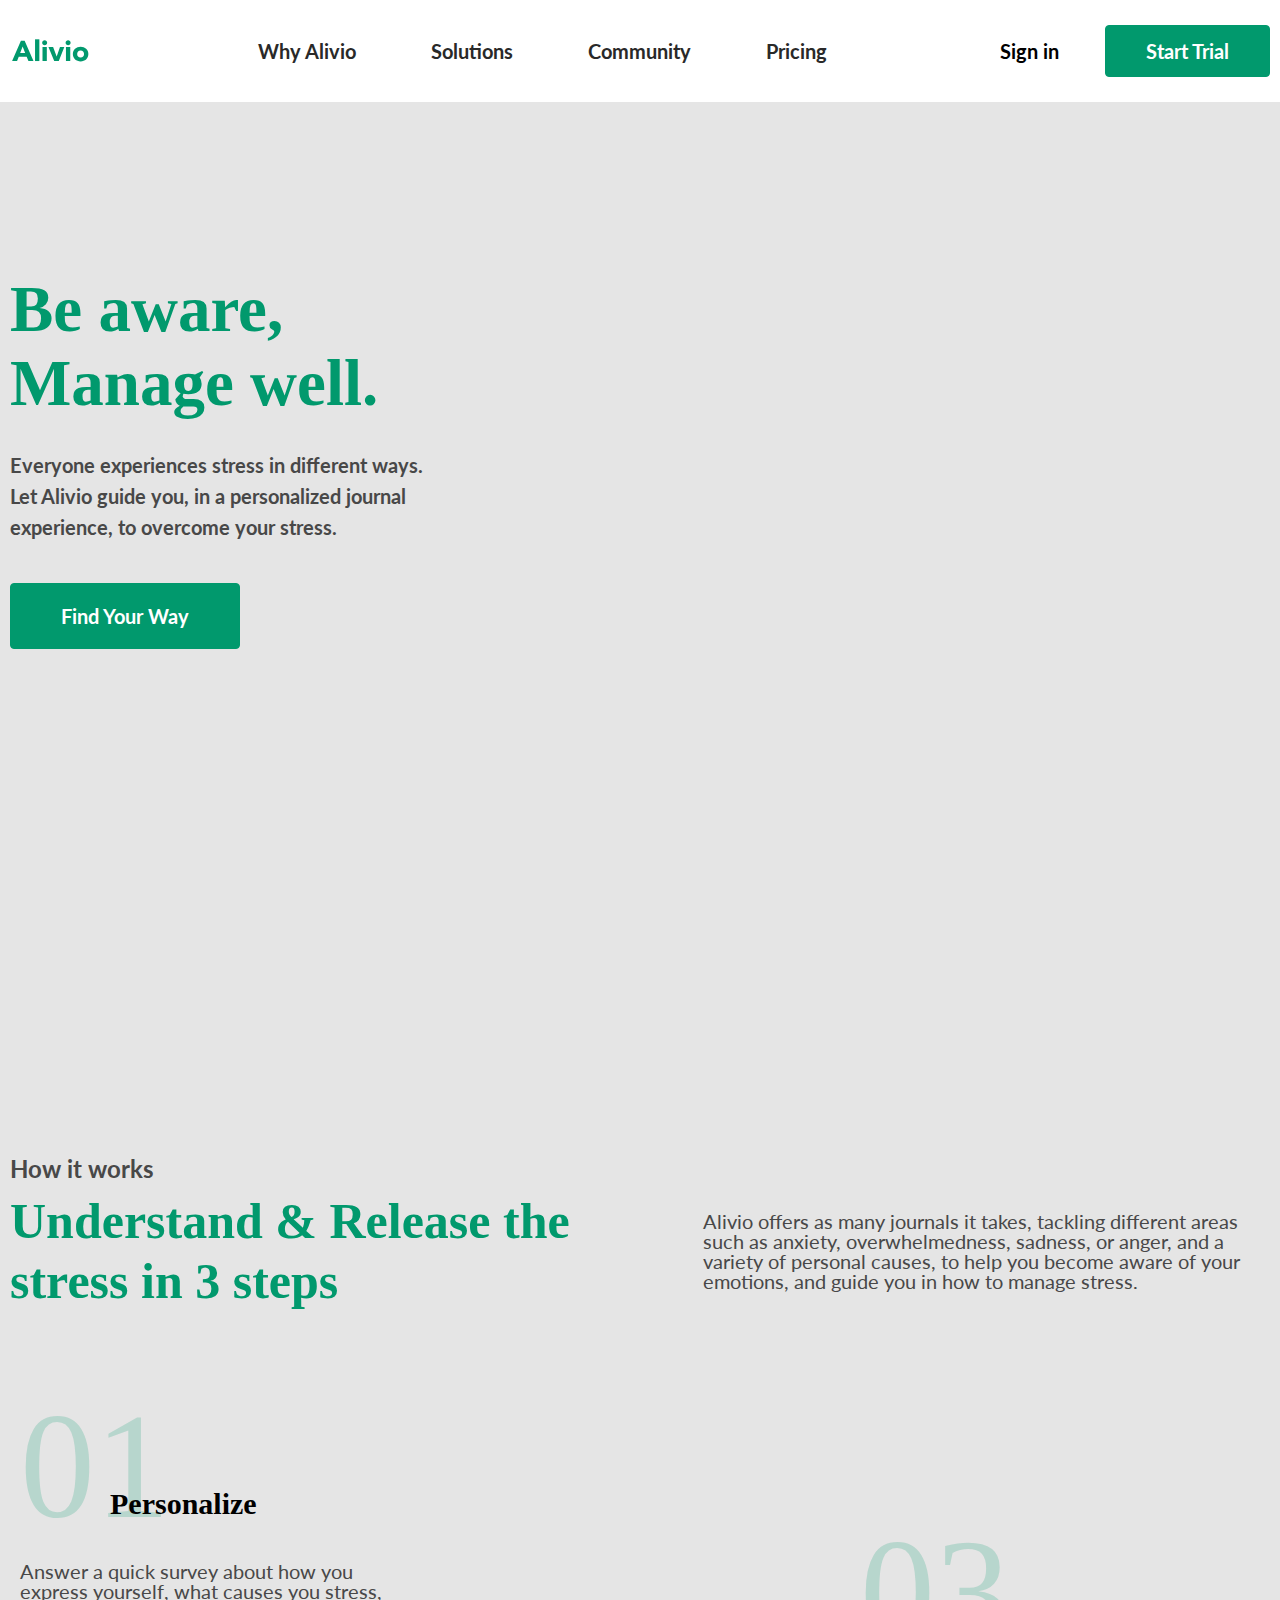
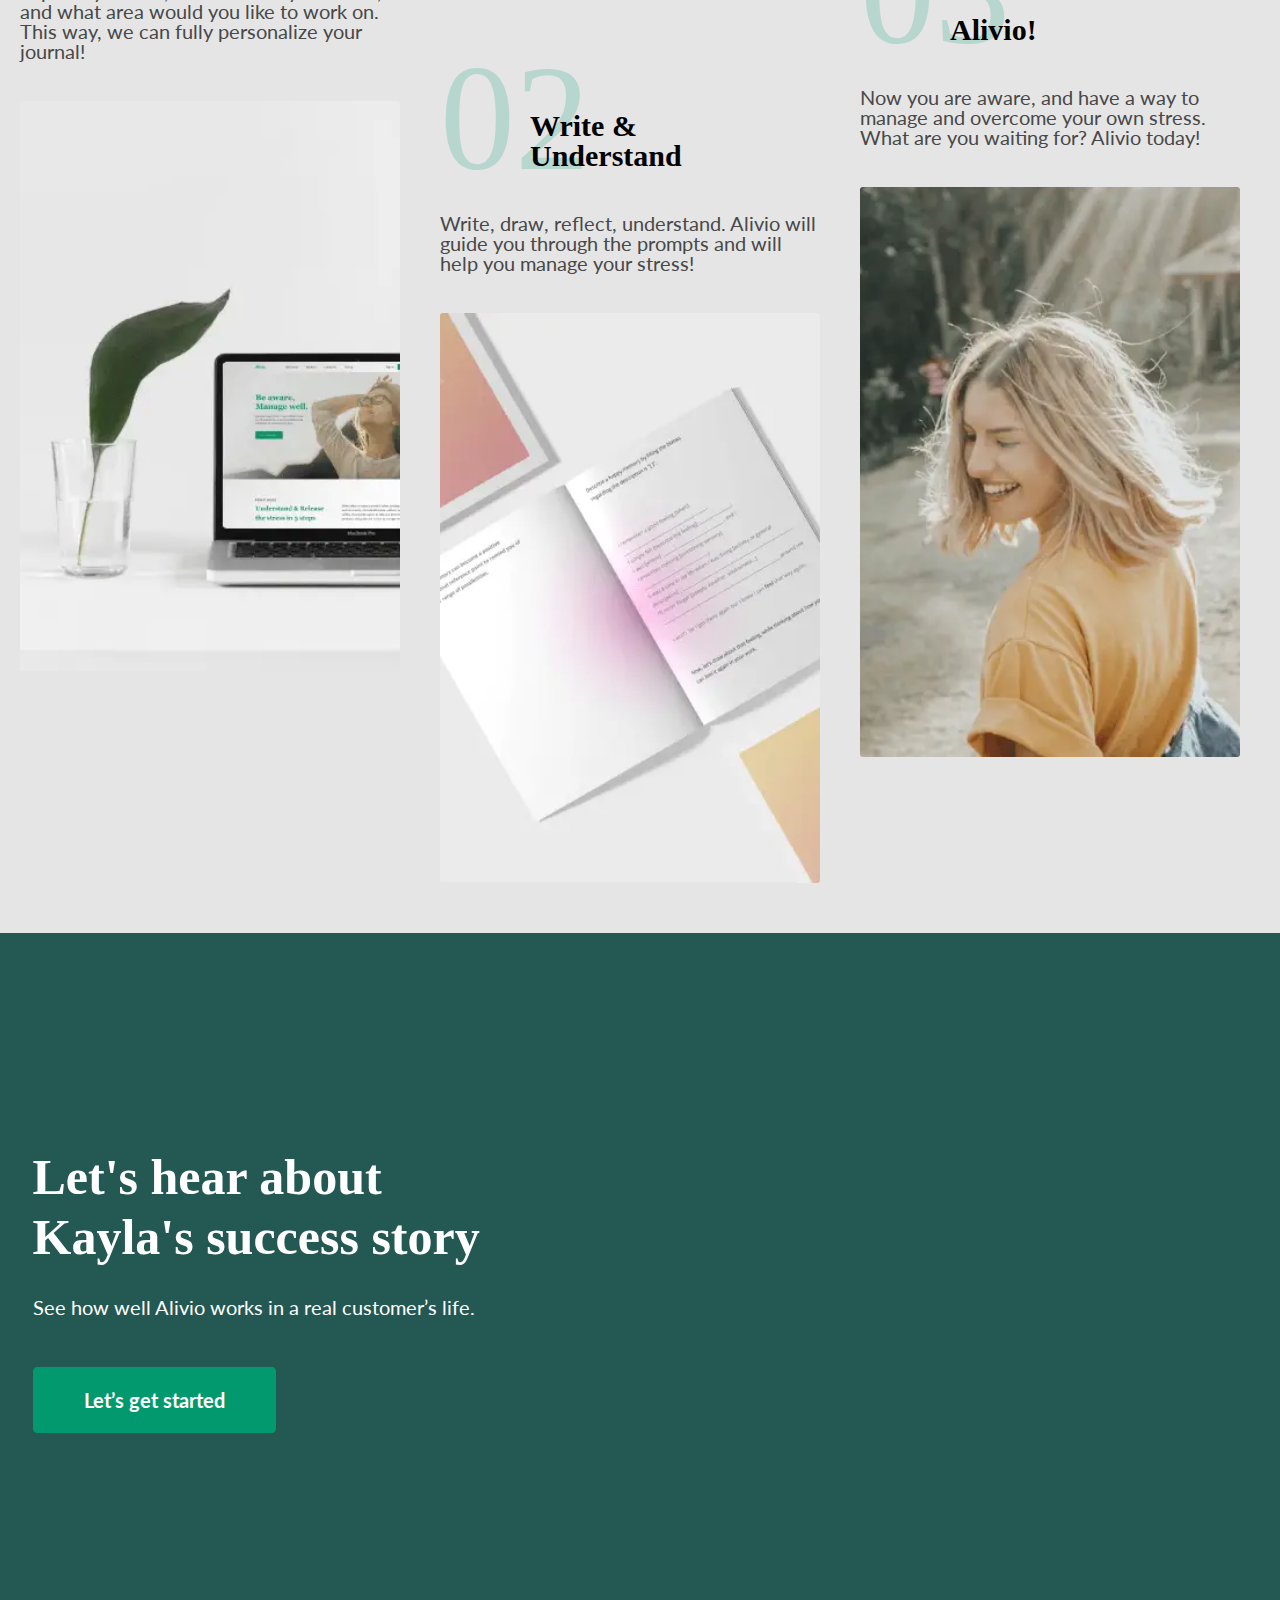
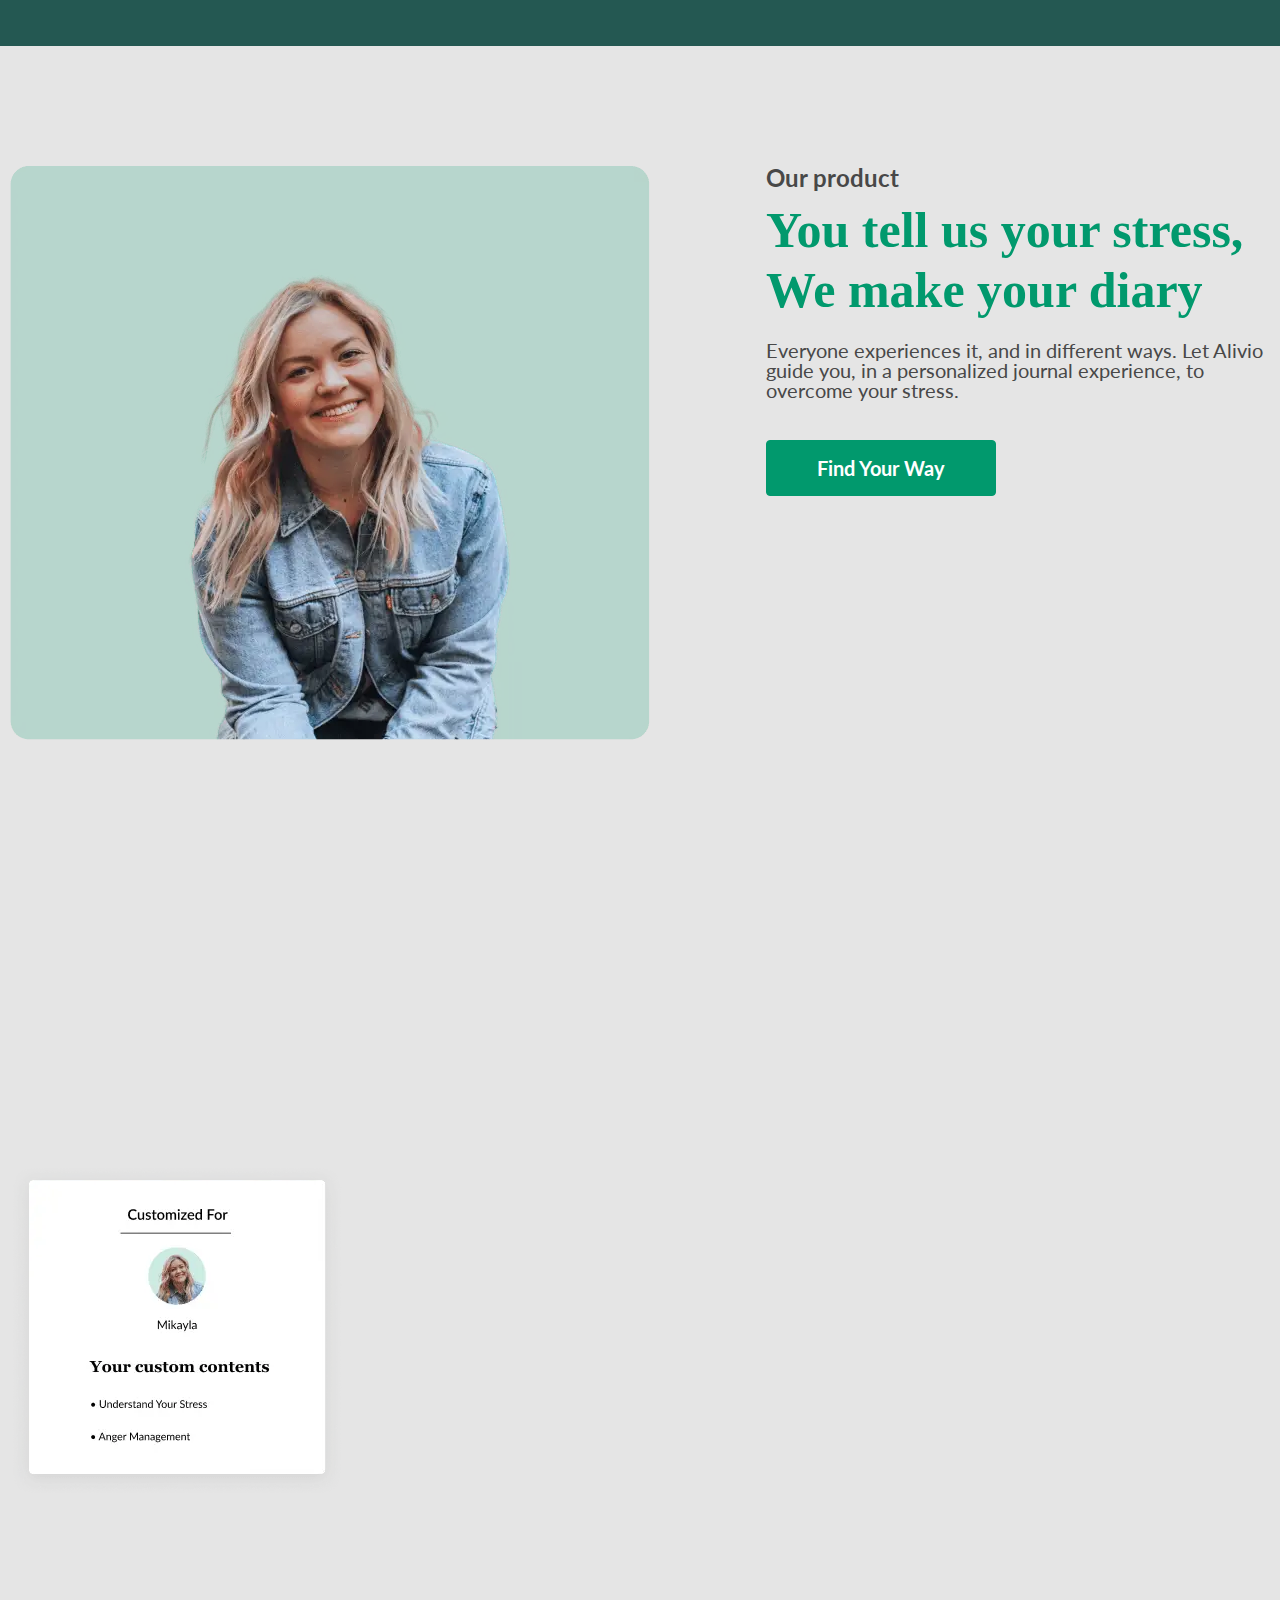
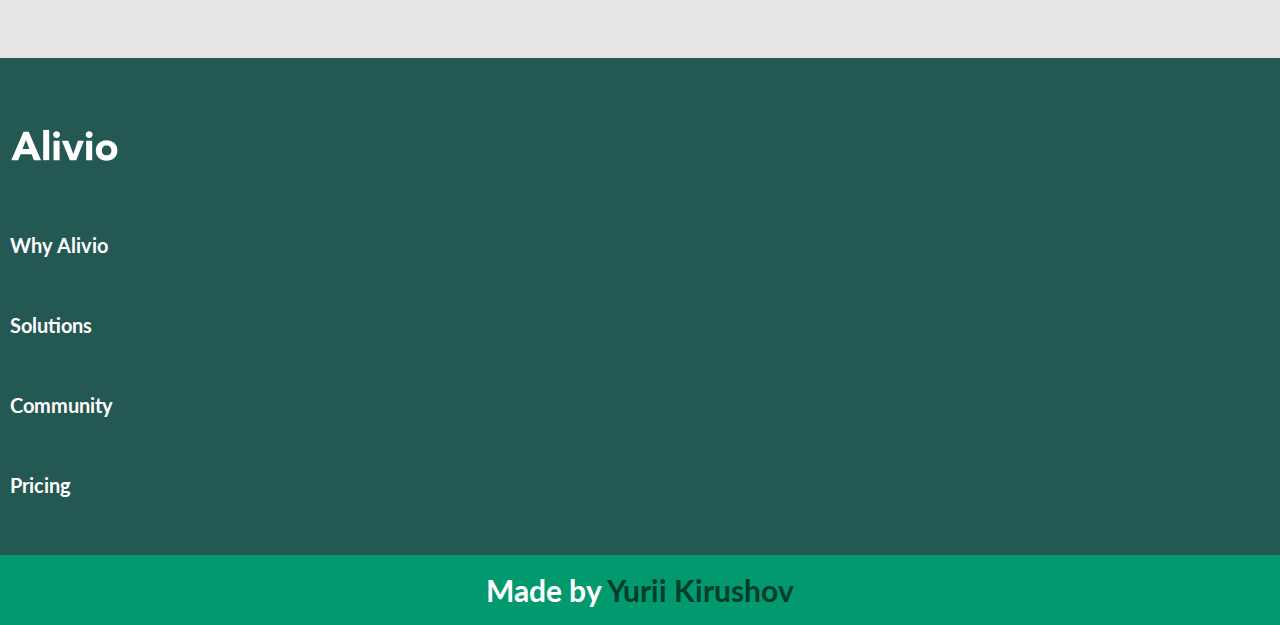
==== alivio.html @ b23a3160 "V12" ====
<!DOCTYPE html><html lang="en"><head>   <!-- Main meta -->   <meta charset="UTF-8">   <meta http-equiv="X-UA-Compatible" content="IE=edge">   <meta name="viewport" content="width=device-width, initial-scale=1.0">   <!-- Fonts -->   <link rel="preconnect" href="https://fonts.googleapis.com">   <link rel="preconnect" href="https://fonts.gstatic.com" crossorigin>   <link href="https://fonts.googleapis.com/css2?family=Lato:wght@300;400;700&display=swap" rel="stylesheet">   <!-- Favicons -->   <link rel="apple-touch-icon" sizes="180x180" href="image/alivio/alivio/favicon/apple-touch-icon.png">   <link rel="icon" type="image/png" sizes="32x32" href="image/alivio/favicon/favicon-32x32.png">   <link rel="icon" type="image/png" sizes="16x16" href="image/alivio/favicon/favicon-16x16.png">   <link rel="manifest" href="image/alivio/favicon/site.webmanifest">   <link rel="mask-icon" href="image/alivio/favicon/safari-pinned-tab.svg" color="#5bbad5">   <meta name="msapplication-TileColor" content="#da532c">   <meta name="theme-color" content="#ffffff">   <!-- CSS -->   <link rel="stylesheet" href="css/alivio/style.min.css">   <title>Alivio</title></head><body>   <!-- sprite -->   <svg style="display: none;">      <symbol id="logo" viewBox="0 0 81 24">         <g>            <path               d="M10.15 1.76007H14.02L23.26 23.0001H17.98L16.15 18.5001H7.89997L6.12997 23.0001H0.969971L10.15 1.76007ZM11.95 7.94007L9.36997 14.5401H14.56L11.95 7.94007Z" />            <path d="M24.8863 0.320068H29.3863V23.0001H24.8863V0.320068Z" />            <path               d="M32.6793 8.42007H37.1793V23.0001H32.6793V8.42007ZM32.3193 3.83007C32.3193 3.11007 32.5693 2.50007 33.0693 2.00007C33.5893 1.48007 34.2093 1.22007 34.9293 1.22007C35.6493 1.22007 36.2593 1.48007 36.7593 2.00007C37.2793 2.50007 37.5393 3.11007 37.5393 3.83007C37.5393 4.55007 37.2793 5.17007 36.7593 5.69007C36.2593 6.19007 35.6493 6.44007 34.9293 6.44007C34.2093 6.44007 33.5893 6.19007 33.0693 5.69007C32.5693 5.17007 32.3193 4.55007 32.3193 3.83007Z" />            <path               d="M38.8822 8.42007H43.7422L47.4322 18.3201H47.4922L50.9122 8.42007H55.4422L49.6822 23.0001H44.9122L38.8822 8.42007Z" />            <path               d="M57.1422 8.42007H61.6422V23.0001H57.1422V8.42007ZM56.7822 3.83007C56.7822 3.11007 57.0322 2.50007 57.5322 2.00007C58.0522 1.48007 58.6722 1.22007 59.3922 1.22007C60.1122 1.22007 60.7222 1.48007 61.2222 2.00007C61.7422 2.50007 62.0022 3.11007 62.0022 3.83007C62.0022 4.55007 61.7422 5.17007 61.2222 5.69007C60.7222 6.19007 60.1122 6.44007 59.3922 6.44007C58.6722 6.44007 58.0522 6.19007 57.5322 5.69007C57.0322 5.17007 56.7822 4.55007 56.7822 3.83007Z" />            <path               d="M64.3351 15.7101C64.3351 14.5501 64.5451 13.5001 64.9651 12.5601C65.3851 11.6201 65.9551 10.8201 66.6751 10.1601C67.4151 9.48007 68.2751 8.96007 69.2551 8.60007C70.2551 8.24007 71.3151 8.06007 72.4351 8.06007C73.5551 8.06007 74.6051 8.24007 75.5851 8.60007C76.5851 8.96007 77.4451 9.48007 78.1651 10.1601C78.9051 10.8201 79.4851 11.6201 79.9051 12.5601C80.3251 13.5001 80.5351 14.5501 80.5351 15.7101C80.5351 16.8701 80.3251 17.9201 79.9051 18.8601C79.4851 19.8001 78.9051 20.6101 78.1651 21.2901C77.4451 21.9501 76.5851 22.4601 75.5851 22.8201C74.6051 23.1801 73.5551 23.3601 72.4351 23.3601C71.3151 23.3601 70.2551 23.1801 69.2551 22.8201C68.2751 22.4601 67.4151 21.9501 66.6751 21.2901C65.9551 20.6101 65.3851 19.8001 64.9651 18.8601C64.5451 17.9201 64.3351 16.8701 64.3351 15.7101ZM68.8351 15.7101C68.8351 16.8101 69.1451 17.7001 69.7651 18.3801C70.4051 19.0601 71.2951 19.4001 72.4351 19.4001C73.5751 19.4001 74.4551 19.0601 75.0751 18.3801C75.7151 17.7001 76.0351 16.8101 76.0351 15.7101C76.0351 14.6101 75.7151 13.7201 75.0751 13.0401C74.4551 12.3601 73.5751 12.0201 72.4351 12.0201C71.2951 12.0201 70.4051 12.3601 69.7651 13.0401C69.1451 13.7201 68.8351 14.6101 68.8351 15.7101Z" />         </g>      </symbol>      <symbol id="video-play" viewBox="0 0 82 82">         <g>            <path               d="M41.3715 0.407043C19.0808 0.407043 0.948334 18.5413 0.948334 40.8302C0.948334 63.1192 19.0808 81.2534 41.3715 81.2534C63.6622 81.2534 81.7947 63.1192 81.7947 40.8302C81.7947 18.5413 63.6622 0.407043 41.3715 0.407043ZM41.3715 77.8849C20.9395 77.8849 4.31688 61.2623 4.31688 40.8302C4.31688 20.3982 20.9395 3.77559 41.3715 3.77559C61.8036 3.77559 78.4262 20.3982 78.4262 40.8302C78.4262 61.2623 61.8036 77.8849 41.3715 77.8849Z" />            <path               d="M57.4419 39.414L33.8618 24.2553C33.3453 23.9182 32.6775 23.9 32.1446 24.1928C31.6017 24.4889 31.2662 25.0548 31.2662 25.6715V55.9889C31.2662 56.6057 31.6017 57.1716 32.1446 57.4677C32.3946 57.6043 32.6742 57.6733 32.9505 57.6733C33.2663 57.6733 33.5855 57.5844 33.8618 57.4052L57.4419 42.2465C57.9223 41.9373 58.215 41.4026 58.215 40.8302C58.215 40.2578 57.9223 39.7233 57.4419 39.414ZM34.6347 52.9032V28.7573L53.4154 40.8302L34.6347 52.9032Z" />         </g>      </symbol>   </svg>   <div class="wrapper_external">      <!-- header -->      <header>         <!-- fixed header -->         <div class="header">            <div class="wrapper">               <div class="thanks_wrapper">                  <div class="header_inner">                     <div class="header_logo">                        <a href="alivio.html">                           <svg class="header_logo-icon">                              <use xlink:href="#logo"></use>                           </svg>                        </a>                     </div>                     <nav class="header_nav">                        <a href="ty.html" class="header_nav-links">Why Alivio</a>                        <a href="ty.html" class="header_nav-links">Solutions</a>                        <a href="ty.html" class="header_nav-links">Community</a>                        <a href="ty.html" class="header_nav-links">Pricing</a>                     </nav>                     <div class="header_buttons">                        <div class="header_buttons-inner">                           <button data-modal-button="modal-1" type="button" class="header_sign-in">Sign in</button>                           <button data-modal-button="modal-2" type="button" class="btn header_btn">Start Trial</button>                        </div>                        <div class="sidenav-icon">                           <span></span>                        </div>                     </div>                     <!-- sidenav menu -->                     <div id="mySidenav" class="sidenav">                        <button class="closebtn">&times;</button>                        <a href="ty.html" class="header_nav-links">Why Alivio</a>                        <a href="ty.html" class="header_nav-links">Solutions</a>                        <a href="ty.html" class="header_nav-links">Community</a>                        <a href="ty.html" class="header_nav-links">Pricing</a>                        <div class="sidenav-buttons">                           <button data-modal-button="modal-1" type="button" class="header_sign-in closeMenu">Sign                              in</button>                           <button data-modal-button="modal-2" type="button" class="btn header_btn closeMenu">Start                              Trial</button>                        </div>                     </div>                  </div>               </div>            </div>         </div>         <!-- intro -->         <div class="intro">            <div class="wrapper">               <div class="intro_inner">                  <h1 class="intro_title">Be aware, <br>Manage well.</h1>                  <p class="intro_text">Everyone experiences stress in different ways. <br>                     Let Alivio guide you, in a personalized journal<br> experience, to overcome your stress.</p>                  <div>                     <button data-modal-button="modal-2" type="button" class="btn intro_btn">Find Your Way</button>                  </div>               </div>            </div>         </div>      </header>      <main class="main">         <!-- instruction -->         <section class="instruction">            <div class="wrapper">               <div class="instruction_head">                  <div class="instruction_pre-title pre-title">How it works</div>                  <div class="instruction_head-inner">                     <h2 class="title instruction_title">Understand & Release the stress in 3 steps</h2>                     <div class="instruction_description">                        Alivio offers as many journals it takes, tackling different areas such as anxiety,                        overwhelmedness,                        sadness, or anger, and a variety of personal causes, to help you become aware of your emotions,                        and                        guide you in how to manage stress.                     </div>                  </div>               </div>               <div class="instruction_content">                  <div class="instruction_item" id="instruction_item_1">                     <div class="instruction_item-name">                        <div class="instruction_item-number">01                           <div class="instruction_item-title">Personalize</div>                        </div>                     </div>                     <div class="instruction_item-description">                        Answer a quick survey about how you express yourself, what causes you stress, and what area                        would                        you                        like to work on. This way, we can fully personalize your journal!                     </div>                     <div class="instruction_item-photo">                        <picture><source srcset="image/alivio/instruction/01.webp" type="image/webp"><img src="image/alivio/instruction/01.png" alt="Instruction image"></picture>                     </div>                  </div>                  <div class="instruction_item" id="instruction_item_2">                     <div class="instruction_item-name">                        <div class="instruction_item-number">02                           <div class="instruction_item-title">Write & Understand</div>                        </div>                     </div>                     <div class="instruction_item-description">                        Write, draw, reflect, understand. Alivio will guide you through the prompts and will help you                        manage                        your stress!                     </div>                     <div class="instruction_item-photo">                        <picture><source srcset="image/alivio/instruction/02.webp" type="image/webp"><img src="image/alivio/instruction/02.png" alt="Instruction image"></picture>                     </div>                  </div>                  <div class="instruction_item" id="instruction_item_3">                     <div class="instruction_item-name">                        <div class="instruction_item-number">03                           <div class="instruction_item-title">Alivio!</div>                        </div>                     </div>                     <div class="instruction_item-description">                        Now you are aware, and have a way to manage and overcome your own stress.                        What are you waiting for? Alivio today!                     </div>                     <div class="instruction_item-photo">                        <picture><source srcset="image/alivio/instruction/03.webp" type="image/webp"><img src="image/alivio/instruction/03.png" alt="Instruction image"></picture>                     </div>                  </div>               </div>            </div>         </section>         <!-- story -->         <section class="story">            <div class="wrapper">               <div class="story_inner">                  <div class="story_description">                     <h2 class="title story_title">Let's hear about Kayla's success story</h2>                     <div class="story_text">See how well Alivio works in a real customer’s life. </div>                     <div>                        <button data-modal-button="modal-2" type="button" class="btn story_btn">Let’s get                           started</button>                     </div>                  </div>                  <div class="story_video">                     <iframe src="https://www.youtube.com/embed/cg0htMaSQiA" title="YouTube video player"                        allow="accelerometer; autoplay; clipboard-write; encrypted-media; gyroscope; picture-in-picture"                        allowfullscreen></iframe>                  </div>               </div>            </div>         </section>         <!-- product -->         <section class="product">            <div class="wrapper">               <div class="product_inner">                  <div class="product_photo">                     <div class="product_main-image">                        <picture><source srcset="image/alivio/product/main-image.webp" type="image/webp"><img src="image/alivio/product/main-image.png" alt="Main image"></picture>                        <div class="product_image-card-body">                           <div class="product_image-card">                              <picture><source srcset="image/alivio/product/card.webp" type="image/webp"><img src="image/alivio/product/card.png" alt="Add image"></picture>                           </div>                        </div>                     </div>                  </div>                  <div class="product_content">                     <div class="product_pre-title pre-title">Our product</div>                     <h2 class="title product_title">You tell us your stress,                        We make your diary</h2>                     <div class="product_text">                        Everyone experiences it, and in different ways.                        Let Alivio guide you, in a personalized journal experience, to overcome your stress.                     </div>                     <div>                        <button data-modal-button="modal-2" class="btn product_btn">Find Your Way</button>                     </div>                  </div>               </div>            </div>         </section>      </main>      <!-- footer -->      <footer class="footer">         <div class="wrapper">            <div class="fotter_inner">               <div class="footer_logo">                  <a href="#">                     <svg class="footer_logo-icon">                        <use xlink:href="#logo"></use>                     </svg>                  </a>               </div>               <nav class="footer_nav">                  <a href="ty.html" class="footer_nav-links">Why Alivio</a>                  <a href="ty.html" class="footer_nav-links">Solutions</a>                  <a href="ty.html" class="footer_nav-links">Community</a>                  <a href="ty.html" class="footer_nav-links">Pricing</a>               </nav>            </div>         </div>      </footer>      <!-- created -->      <div class="author">         <div class="wrapper">            <div class="author_inner">               <div class="author_text">                  Made by <a href="index.html">Yurii Kirushov</a>               </div>            </div>         </div>      </div>   </div>   <!-- scroll to top -->   <div class="scroll-up">      <svg class="scroll-up_svg" viewbox="-2 -2 52 52">         <path class="scroll-up_svg-path " d="                  M24,0                  a24,24 0 0,1 0,48                  a24,24 0 0,1 0,-48              " />      </svg>   </div>   <!-- modals -->   <div id="modal-1" data-modal class="fade-block hidden">      <div class="modal-window modal_signin">         <div class="modal_card">            <form action="#">               <div class="modal_container">                  <h2 class="pre-title">Sign Up</h2>                  <p>Please fill in this form to create an account.</p>                  <hr>                  <label for="email" class="modal__label"><b>Email</b></label>                  <input type="text" placeholder="Enter Email" name="email" id="email" required>                  <label for="psw" class="modal__label"><b>Password</b></label>                  <input type="password" placeholder="Enter Password" name="psw" id="psw" required>                  <label for="psw-repeat" class="modal__label"><b>Repeat Password</b></label>                  <input type="password" placeholder="Repeat Password" name="psw-repeat" id="psw-repeat" required>                  <label class="modal_checkbox">                     <input type="checkbox" checked="checked" name="remember" class="modal_checkbox"> Remember me                  </label>                  <p class="modal_agreement">By creating an account you agree to our <a href="ty.html">Terms &                        Privacy</a>.                  </p>                  <div class="modal_clearfix">                     <button data-modal-close type="button" class="modal_cancelbtn form_btn">Cancel</button>                     <button type="submit" class="modal_signupbtn form_btn">Sign Up</button>                  </div>               </div>            </form>         </div>      </div>   </div>   <div id="modal-2" data-modal class="fade-block hidden">      <div class="modal-window">         <div class="modal_card">            <div class="modal_card-body">               <div class="modal_card-header pre-title">                  Ooops...               </div>               <div class="modal_card-text">                  This page does not exist. Thenk you for you interest!               </div>               <button data-modal-close type="button" class="btn modal_card-btn">Cancel</button>            </div>         </div>      </div>   </div>   <!-- Script -->   <script src="js/alivio/script.min.js"></script></body></html>
---- css/alivio/style.min.css ----
@charset "UTF-8";a,abbr,acronym,address,applet,article,aside,audio,b,big,blockquote,body,canvas,caption,center,cite,code,dd,del,details,dfn,div,dl,dt,em,embed,fieldset,figcaption,figure,footer,form,h1,h2,h3,h4,h5,h6,header,hgroup,html,i,iframe,img,ins,kbd,label,legend,li,mark,menu,nav,object,ol,output,p,pre,q,ruby,s,samp,section,small,span,strike,strong,sub,summary,sup,table,tbody,td,tfoot,th,thead,time,tr,tt,u,ul,var,video{margin:0;padding:0;border:0;font-size:100%;font:inherit;vertical-align:baseline}article,aside,details,figcaption,figure,footer,header,hgroup,menu,nav,section{display:block}body{line-height:1}ol,ul{list-style:none}blockquote,q{quotes:none}blockquote:after,blockquote:before,q:after,q:before{content:"";content:none}table{border-collapse:collapse;border-spacing:0}*,::after,::before{box-sizing:border-box;-webkit-box-sizing:border-box}body,html{height:100%}body{font-family:Lato,sans-serif;font-weight:400;font-size:20px;background-color:#e5e5e5;color:#484848;-webkit-font-smoothing:antialiased;z-index:1000}.wrapper_external{min-height:100%;display:-webkit-box;display:-ms-flexbox;display:flex;-webkit-box-orient:vertical;-webkit-box-direction:normal;-ms-flex-direction:column;flex-direction:column}.main{-webkit-box-flex:1;-ms-flex:1 1 auto;flex:1 1 auto}.wrapper{width:1400px;max-width:100%;margin:0 auto;padding:0 10px}a{text-decoration:none}.box-shadow{-webkit-box-shadow:0 0 0 9999px rgba(0,0,0,.3);box-shadow:0 0 0 9999px rgba(0,0,0,.3)}.btn{background-color:#01996d;font-family:Lato,sans-serif;font-weight:700;font-size:20px;color:#fff;border:1px solid #01996d;border-radius:4px;cursor:pointer;text-align:center;-webkit-transition:all .2s linear;-o-transition:all .2s linear;transition:all .2s linear}.btn:hover{background-color:#1ddaa4;border:1px solid #1ddaa4}.pre-title{font-weight:700;font-size:24px}.title{font-family:Georgia;font-weight:600;font-size:50px;line-height:120%;color:#01996d}.header{background-color:#fff;padding:25px 0}.header_inner{display:-webkit-box;display:-ms-flexbox;display:flex;-webkit-box-align:center;-ms-flex-align:center;align-items:center;-webkit-box-pack:justify;-ms-flex-pack:justify;justify-content:space-between}.header_logo-icon{width:80px;height:23px;fill:#01996d}.header_nav-links{font-family:Lato,sans-serif;font-size:20px;font-weight:700;color:#292929;margin-right:70px;-webkit-transition:color .2s linear;-o-transition:color .2s linear;transition:color .2s linear}.header_nav-links:last-child{margin-right:0}.header_sign-in{margin-right:35px;background-color:transparent;border:none;outline:0;font-family:Lato,sans-serif;font-weight:700;font-size:20px;cursor:pointer;-webkit-transition:color .1s linear;-o-transition:color .1s linear;transition:color .1s linear}.header_nav-links:hover,.header_sign-in:hover{color:#1ddaa4}.header_buttons{display:-webkit-box;display:-ms-flexbox;display:flex;-webkit-box-align:center;-ms-flex-align:center;align-items:center}.header_btn{padding:13px 40px}.sidenav{height:100%;width:0;position:fixed;z-index:10000;top:0;right:0;background-color:#245852;overflow-x:hidden;padding-top:60px;-webkit-transition:.5s;-o-transition:.5s;transition:.5s}.sidenav a{color:#fff;padding:8px 8px 8px 32px;font-size:25px;display:block;margin-bottom:10px}.sidenav .closebtn{position:absolute;top:0;right:25px;font-size:36px;margin-left:50px}.closebtn{font-family:Lato,sans-serif;background-color:transparent;outline:0;border:none;cursor:pointer;color:#292929;-webkit-transition:color .2s linear;-o-transition:color .2s linear;transition:color .2s linear}.closebtn:hover{color:#1ddaa4}.sidenav-buttons{display:none}.sidenav-icon{display:none;position:relative;width:30px;height:18px;cursor:pointer}.sidenav-icon span,.sidenav-icon::after,.sidenav-icon::before{left:0;position:absolute;height:10%;width:100%;-webkit-transition:all .3s ease 0s;-o-transition:all .3s ease 0s;transition:all .3s ease 0s;background-color:#01996d}.sidenav-icon::after,.sidenav-icon::before{content:""}.sidenav-icon::before{top:0}.sidenav-icon::after{bottom:0}.sidenav-icon span{top:50%;-webkit-transform:scale(1) translate(0,-50%);-ms-transform:scale(1) translate(0,-50%);transform:scale(1) translate(0,-50%)}.no-webp .intro{background:url(../../image/alivio/intro/bg.jpg) no-repeat}.intro{background-size:cover;height:895px}.intro_inner{display:-webkit-box;display:-ms-flexbox;display:flex;-webkit-box-orient:vertical;-webkit-box-direction:normal;-ms-flex-direction:column;flex-direction:column;-webkit-box-pack:center;-ms-flex-pack:center;justify-content:center}.intro_title{margin-top:170px;font-family:Georgia,serif;font-weight:700;font-size:65px;line-height:74px;color:#01996d}.intro_text{font-weight:700;margin:30px 0 40px 0;line-height:31px}.intro_btn{padding:20px 50px;margin-bottom:20px}.instruction{margin-bottom:50px}.instruction_pre-title{margin-top:160px;margin-bottom:10px;display:block}.instruction_head-inner{display:-webkit-box;display:-ms-flexbox;display:flex;-webkit-box-align:center;-ms-flex-align:center;align-items:center;-webkit-box-pack:justify;-ms-flex-pack:justify;justify-content:space-between;margin-bottom:80px}.instruction_title{max-width:45%}.instruction_description{max-width:45%}.instruction_content{max-width:100%;display:-webkit-box;display:-ms-flexbox;display:flex;-ms-flex-wrap:wrap;flex-wrap:wrap;-webkit-box-pack:center;-ms-flex-pack:center;justify-content:center;margin:0 -10px}.instruction_item{padding:0 20px;-webkit-box-flex:0;-ms-flex:0 1 33.33333%;flex:0 1 33.33333%}#instruction_item_2{margin-top:20%}#instruction_item_3{margin-top:10%}.instruction_item-number{margin-bottom:20px;position:relative;top:0;left:0;z-index:1;display:inline-block;font-family:Georgia,serif;font-weight:400;font-size:150px;color:rgba(1,153,109,.2)}.instruction_item-title{position:absolute;bottom:15%;left:60%;z-index:2;font-family:Georgia;font-weight:700;font-size:30px;color:#000}.instruction_item-description{margin-bottom:40px}.instruction_item-photo{padding:50% 0 100% 0;position:relative}.instruction_item-photo img{width:100%;height:100%;-o-object-fit:cover;object-fit:cover;position:absolute;bottom:0;left:0;border-radius:3px}.story{background-color:#245852;margin-bottom:120px}.story_inner{padding:170px 0;margin:0 7.5px;display:-webkit-box;display:-ms-flexbox;display:flex;-webkit-box-align:center;-ms-flex-align:center;align-items:center;-ms-flex-wrap:wrap;flex-wrap:wrap}.story_title{color:#fff;margin-bottom:30px}.story_description{-webkit-box-flex:0;-ms-flex:0 1 40%;flex:0 1 40%;padding:0 15px}.story_text{color:#fff;margin-bottom:50px}.story_btn{padding:20px 50px}.story_video{-webkit-box-flex:0;-ms-flex:0 1 60%;flex:0 1 60%;position:relative;padding:0 0 30% 0;overflow:hidden}.story_video iframe{-o-object-fit:cover;object-fit:cover;position:absolute;top:0;left:0;width:100%;height:100%}.product{margin-bottom:160px}.product_inner{display:-webkit-box;display:-ms-flexbox;display:flex}.product_photo{width:60%}.product_main-image{position:relative;-webkit-box-pack:center;-ms-flex-pack:center;justify-content:center;width:90%;z-index:1;padding:0 0 100% 0}.product_main-image>img{position:absolute;-o-object-fit:cover;object-fit:cover;top:0;left:50%;-webkit-transform:translate(-50%,0);-ms-transform:translate(-50%,0);transform:translate(-50%,0);width:100%;height:100%}.product_image-card-body{position:absolute;z-index:2;bottom:0;left:0}.product_content{width:40%}.product_pre-title{margin-bottom:10px}.product_title{margin-bottom:20px}.product_text{margin-bottom:40px}.product_btn{padding:15px 50px}.footer{background-color:#245852}.fotter_inner{display:-webkit-box;display:-ms-flexbox;display:flex;-webkit-box-orient:vertical;-webkit-box-direction:normal;-ms-flex-direction:column;flex-direction:column}.footer_logo{margin-bottom:60px;margin-top:60px}.footer_logo-icon{width:108px;height:55px;fill:#fff}.footer_nav{display:-webkit-box;display:-ms-flexbox;display:flex;-webkit-box-orient:vertical;-webkit-box-direction:normal;-ms-flex-direction:column;flex-direction:column}.footer_nav-links{font-family:Lato,sans-serif;font-size:20px;font-weight:700;color:#fff;margin-bottom:60px;-webkit-transition:color .2s linear;-o-transition:color .2s linear;transition:color .2s linear}.footer_nav-links:hover{color:#1ddaa4}.author{background-color:#01996d}.author_inner{padding:20px 0}.author_text{color:#fff;font-family:Lato,sans-serif;font-weight:700;font-size:30px;text-align:center}.author_text a{text-decoration:none;color:#000;opacity:.6;-webkit-transition:opacity .2s linear;-o-transition:opacity .2s linear;transition:opacity .2s linear}.author_text a:hover{opacity:1}.scroll-up{position:fixed;right:50px;bottom:50px;z-index:1000;width:50px;height:50px;color:#000;cursor:pointer;visibility:hidden;border-radius:50px;-webkit-box-shadow:inset 0 0 0 4px #000;box-shadow:inset 0 0 0 4px #000;opacity:0;-webkit-transition:.2s;-o-transition:.2s;transition:.2s;-webkit-transform:translateY(25px);-ms-transform:translateY(25px);transform:translateY(25px)}.scroll-up::before{position:absolute;top:0;left:0;display:-webkit-box;display:-ms-flexbox;display:flex;-webkit-box-align:center;-ms-flex-align:center;align-items:center;-webkit-box-pack:center;-ms-flex-pack:center;justify-content:center;width:100%;height:100%;font-size:20px;content:"↑"}.scroll-up:hover{color:#1ddaa4}.scroll-up--active{visibility:visible;opacity:1;-webkit-transform:translateY(0);-ms-transform:translateY(0);transform:translateY(0)}.scroll-up_svg-path{-webkit-box-sizing:border-box;box-sizing:border-box;fill:none;stroke:#1ddaa4;stroke-width:4px;-webkit-transition:.2s;-o-transition:.2s;transition:.2s}.hidden{display:none}.fade-block{position:fixed;top:0;left:0;right:0;bottom:0;background-color:rgba(0,0,0,.7);z-index:1000}.modal-window{position:absolute;left:50%;top:50%;-webkit-transform:translate(-50%,-50%);-ms-transform:translate(-50%,-50%);transform:translate(-50%,-50%);width:50%;max-height:100%;overflow-y:auto}.modal_card{display:-ms-flexbox;display:-webkit-box;display:flex;-ms-flex-direction:column;-webkit-box-orient:vertical;-webkit-box-direction:normal;flex-direction:column;word-wrap:break-word;background-color:#fff;background-clip:border-box;border:1px solid rgba(0,0,0,.125);border-radius:.25rem;padding:10px 10px}.modal_card form{font-family:Lato,sans-serif;color:#484848}.modal_container{padding:16px}.modal_container .pre-title{color:#01996d;margin-bottom:10px}.modal_container>p{font-weight:300}.modal__label{font-weight:400}.modal_signin input[type=password],.modal_signin input[type=text]{width:100%;padding:15px;margin:5px 0 22px 0;display:inline-block;border:1px solid #01996d;color:#484848;background:#f1f1f1;border-radius:5px}.modal_signin input[type=password]:focus,.modal_signin input[type=text]:focus{background-color:#ddd;outline:0}.modal_signin hr{border:1px solid #245852;margin-bottom:20px}.modal_checkbox{margin-bottom:15px}.modal_signin .modal_agreement{margin-bottom:15px}.modal_signin .modal_agreement a{color:#1e90ff}.modal_signin .form_btn{background-color:#01996d;color:#fff;padding:14px 20px;margin:8px 0;border:none;cursor:pointer;width:100%}.modal_signin .modal_cancelbtn{padding:14px 20px;background-color:#f44336;-webkit-transition:background-color .2s linear;-o-transition:background-color .2s linear;transition:background-color .2s linear}.modal_signin .modal_cancelbtn:hover{background-color:#a44336}.modal_signin .modal_cancelbtn,.modal_signin .modal_signupbtn{float:left;width:50%;font-family:Lato,sans-serif;font-weight:700;font-size:20px;-webkit-transition:background-color .2s linear;-o-transition:background-color .2s linear;transition:background-color .2s linear}.modal_signin .modal_signupbtn:hover{background-color:#1ddaa4}.modal_signin .modal_clearfix::after{content:"";clear:both;display:table}.modal_card-body{text-align:center;border:1px solid rgba(0,0,0,.3);padding:20px 20px}.modal_card-header{margin-bottom:20px}.modal_card-text{margin-bottom:30px}.modal_card-btn{padding:10px 20px}.thanks_wrapper{position:relative;top:0;left:0}.thanks_inner{position:absolute;top:50%;left:50%;-webkit-transform:translate(-50%,-50%);-ms-transform:translate(-50%,-50%);transform:translate(-50%,-50%);text-align:center}.thanks_text{margin-bottom:20px;font-size:25px}.thanks_button-block{padding:10px 40px}.thanks_btn{padding:10px 40px}@media (max-width:1160px){.header_nav{display:none}.header_btn{margin-right:35px}.sidenav-icon{display:block}.intro_inner{-webkit-box-align:center;-ms-flex-align:center;align-items:center}.instruction_pre-title{margin-top:80px}.instruction_content{margin:0 0}.instruction_head-inner{margin-bottom:40px}.instruction_item{margin-bottom:25px;padding:0 0x;-webkit-box-flex:0;-ms-flex:0 1 100%;flex:0 1 100%}#instruction_item_2{margin-top:0}#instruction_item_3{margin-top:0}.instruction_item-description{margin-bottom:20px}.instruction_item-photo{padding:60% 0 0 0}.story{margin-bottom:75px}.story_inner{padding:60px 0;margin:0 0;-webkit-box-pack:center;-ms-flex-pack:center;justify-content:center}.story_description{-webkit-box-flex:0;-ms-flex:0 1 100%;flex:0 1 100%;text-align:center;margin-bottom:30px}.story_text{color:#fff;margin-bottom:25px}.story_video{-webkit-box-flex:0;-ms-flex:0 1 100%;flex:0 1 100%;padding:0 0 58% 0}.product{margin-bottom:80px}.product_inner{-ms-flex-wrap:wrap;flex-wrap:wrap}.product_photo{width:100%;-webkit-box-pack:center;-ms-flex-pack:center;justify-content:center;margin-bottom:50px}.product_main-image{width:100%}.product_content{margin:0 auto;width:50%;text-align:center}}@media (max-width:960px){.instruction_pre-title{text-align:center}.instruction_head-inner{-ms-flex-wrap:wrap;flex-wrap:wrap;-webkit-box-pack:center;-ms-flex-pack:center;justify-content:center;-webkit-box-align:center;-ms-flex-align:center;align-items:center;text-align:center;margin-bottom:20px}.instruction_title{max-width:100%;margin-bottom:20px}.instruction_description{max-width:100%}.instruction_item{-webkit-box-flex:0;-ms-flex:0 1 100%;flex:0 1 100%}.product_content{margin:0 auto;width:100%;text-align:center}}@media (max-width:710px){.product_image-card-body{display:none}.modal-window{width:80%}.cancelbtn,.signupbtn{width:100%}}@media (max-width:540px){.title{font-size:40px}.header_buttons-inner{display:none}.sidenav-buttons{display:block}.sidenav-buttons .header_sign-in{padding:8px 8px 8px 32px;font-size:25px;display:block;color:#fff;margin-bottom:10px}.sidenav-buttons .header_btn{margin-left:20px}.instruction_item-title{font-size:25px;bottom:15%;left:40%}.modal_signin .modal_cancelbtn,.modal_signin .modal_signupbtn{width:100%}}@media screen and (max-height:450px){.sidenav{padding-top:15px}.sidenav a{font-size:18px}}.webp .intro{background:url(../../image/alivio/intro/bg.webp) no-repeat}
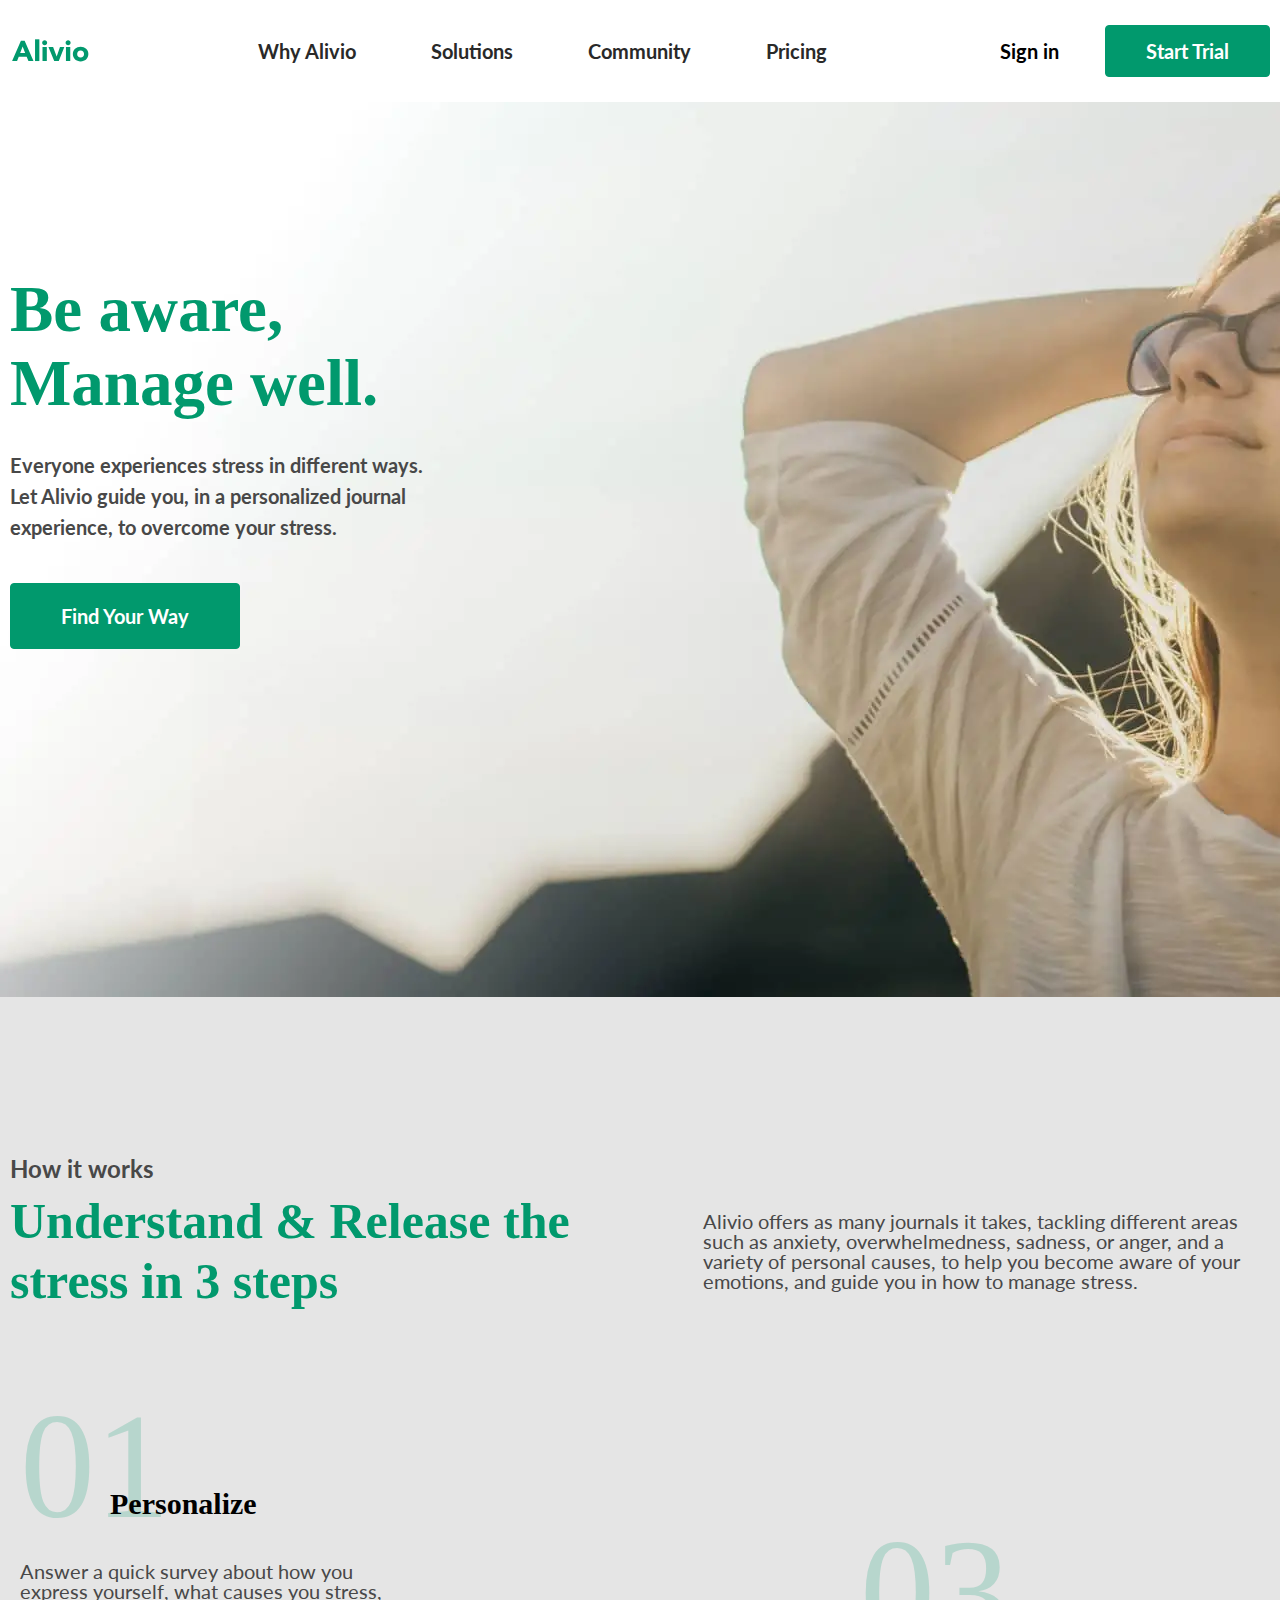
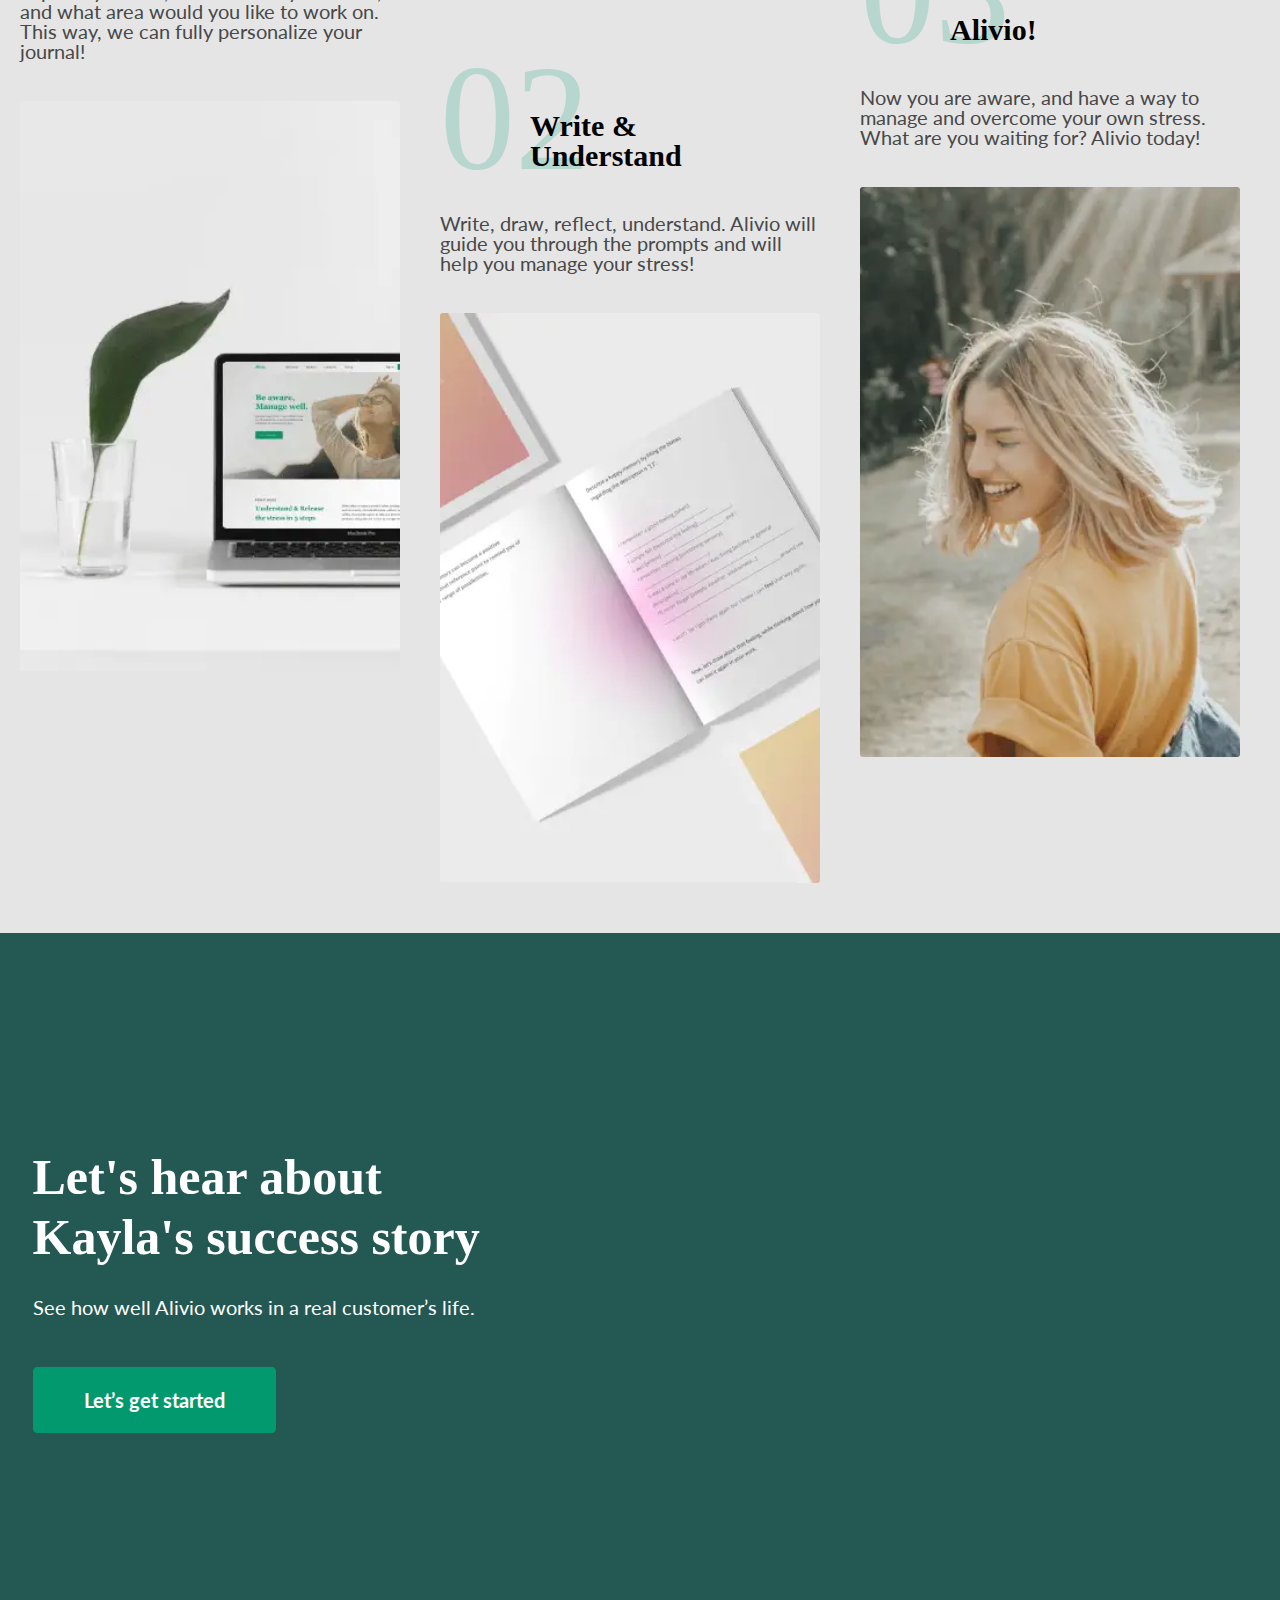
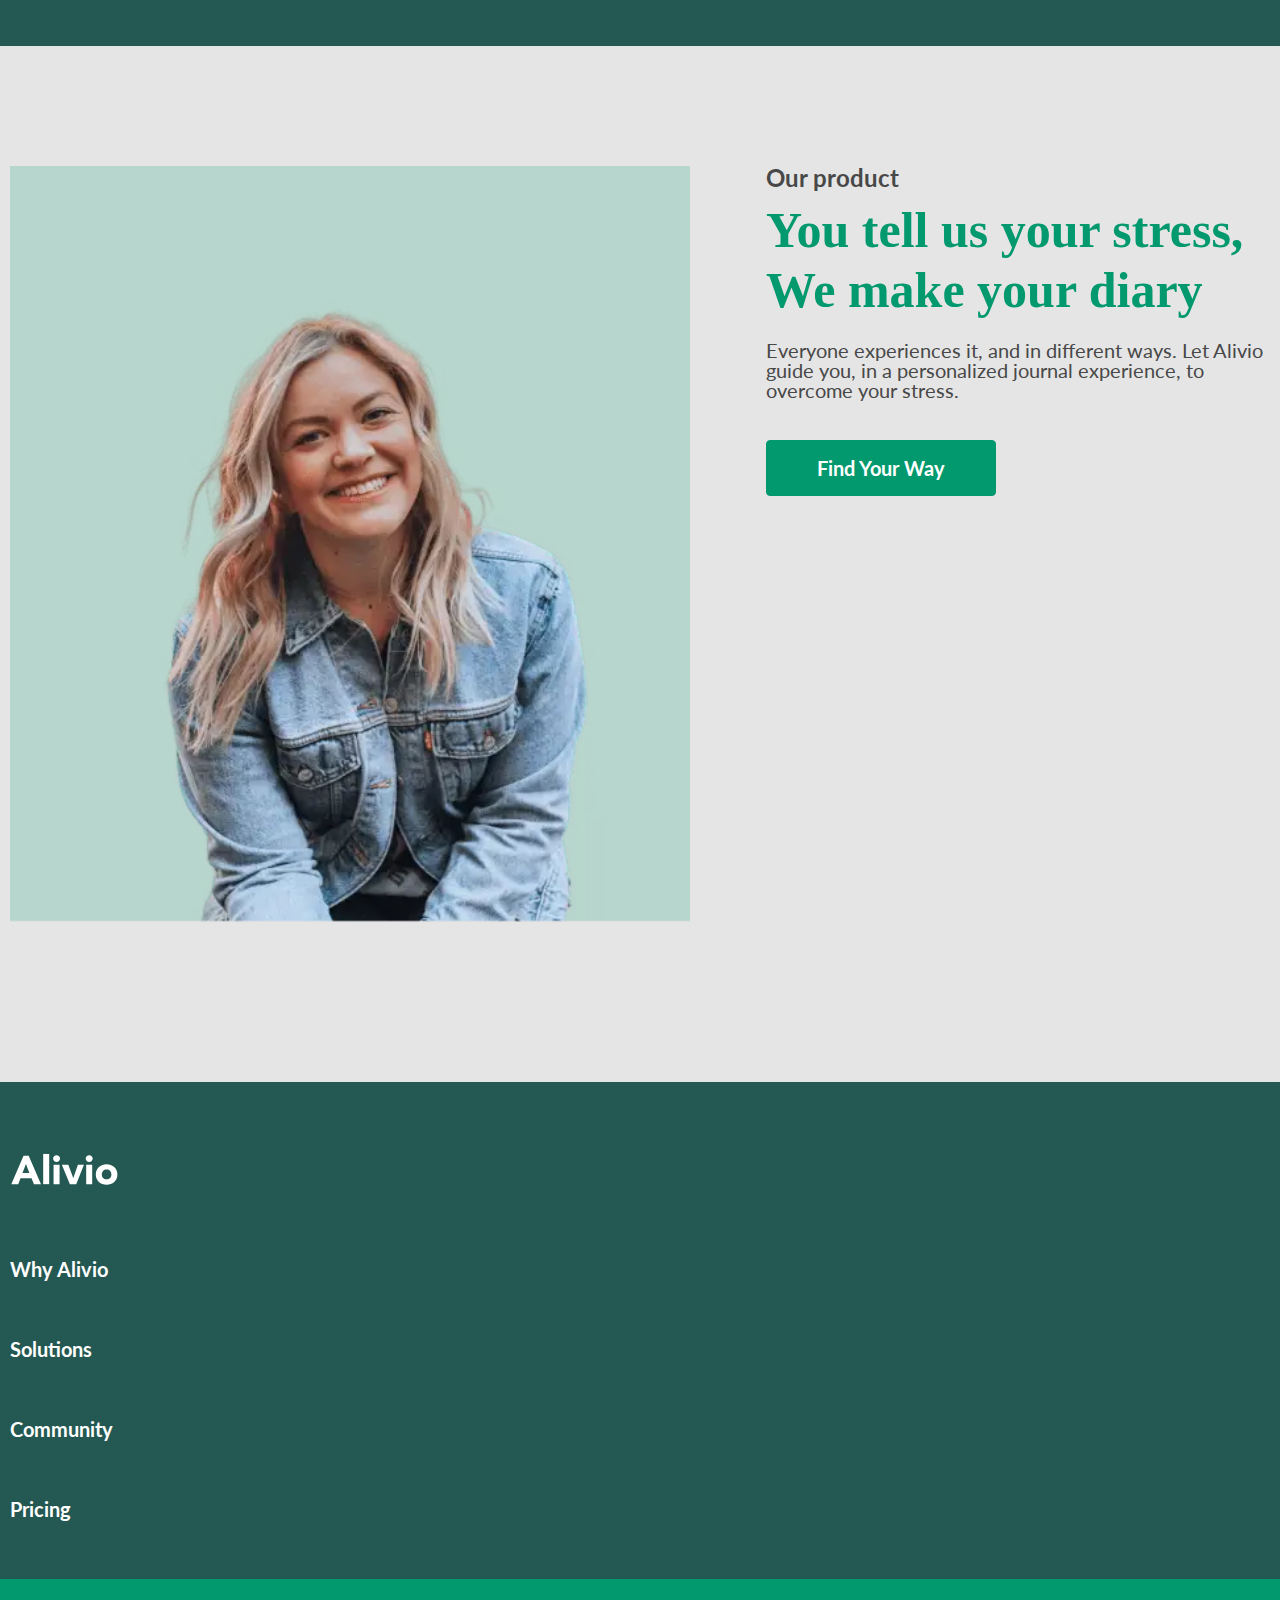
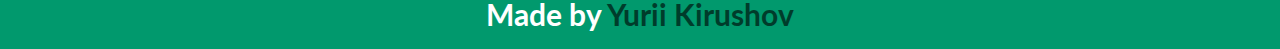
==== commit 886331fa: "V13" ====
--- a/alivio.html
+++ b/alivio.html
@@ -214,11 +214,6 @@
                   <div class="product_photo">                      <div class="product_main-image">                         <picture><source srcset="image/alivio/product/main-image.webp" type="image/webp"><img src="image/alivio/product/main-image.png" alt="Main image"></picture>-                        <div class="product_image-card-body">-                           <div class="product_image-card">-                              <picture><source srcset="image/alivio/product/card.webp" type="image/webp"><img src="image/alivio/product/card.png" alt="Add image"></picture>-                           </div>-                        </div>                      </div>                   </div>                   <div class="product_content">--- a/css/alivio/style.min.css
+++ b/css/alivio/style.min.css
@@ -1 +1 @@
-@charset "UTF-8";a,abbr,acronym,address,applet,article,aside,audio,b,big,blockquote,body,canvas,caption,center,cite,code,dd,del,details,dfn,div,dl,dt,em,embed,fieldset,figcaption,figure,footer,form,h1,h2,h3,h4,h5,h6,header,hgroup,html,i,iframe,img,ins,kbd,label,legend,li,mark,menu,nav,object,ol,output,p,pre,q,ruby,s,samp,section,small,span,strike,strong,sub,summary,sup,table,tbody,td,tfoot,th,thead,time,tr,tt,u,ul,var,video{margin:0;padding:0;border:0;font-size:100%;font:inherit;vertical-align:baseline}article,aside,details,figcaption,figure,footer,header,hgroup,menu,nav,section{display:block}body{line-height:1}ol,ul{list-style:none}blockquote,q{quotes:none}blockquote:after,blockquote:before,q:after,q:before{content:"";content:none}table{border-collapse:collapse;border-spacing:0}*,::after,::before{box-sizing:border-box;-webkit-box-sizing:border-box}body,html{height:100%}body{font-family:Lato,sans-serif;font-weight:400;font-size:20px;background-color:#e5e5e5;color:#484848;-webkit-font-smoothing:antialiased;z-index:1000}.wrapper_external{min-height:100%;display:-webkit-box;display:-ms-flexbox;display:flex;-webkit-box-orient:vertical;-webkit-box-direction:normal;-ms-flex-direction:column;flex-direction:column}.main{-webkit-box-flex:1;-ms-flex:1 1 auto;flex:1 1 auto}.wrapper{width:1400px;max-width:100%;margin:0 auto;padding:0 10px}a{text-decoration:none}.box-shadow{-webkit-box-shadow:0 0 0 9999px rgba(0,0,0,.3);box-shadow:0 0 0 9999px rgba(0,0,0,.3)}.btn{background-color:#01996d;font-family:Lato,sans-serif;font-weight:700;font-size:20px;color:#fff;border:1px solid #01996d;border-radius:4px;cursor:pointer;text-align:center;-webkit-transition:all .2s linear;-o-transition:all .2s linear;transition:all .2s linear}.btn:hover{background-color:#1ddaa4;border:1px solid #1ddaa4}.pre-title{font-weight:700;font-size:24px}.title{font-family:Georgia;font-weight:600;font-size:50px;line-height:120%;color:#01996d}.header{background-color:#fff;padding:25px 0}.header_inner{display:-webkit-box;display:-ms-flexbox;display:flex;-webkit-box-align:center;-ms-flex-align:center;align-items:center;-webkit-box-pack:justify;-ms-flex-pack:justify;justify-content:space-between}.header_logo-icon{width:80px;height:23px;fill:#01996d}.header_nav-links{font-family:Lato,sans-serif;font-size:20px;font-weight:700;color:#292929;margin-right:70px;-webkit-transition:color .2s linear;-o-transition:color .2s linear;transition:color .2s linear}.header_nav-links:last-child{margin-right:0}.header_sign-in{margin-right:35px;background-color:transparent;border:none;outline:0;font-family:Lato,sans-serif;font-weight:700;font-size:20px;cursor:pointer;-webkit-transition:color .1s linear;-o-transition:color .1s linear;transition:color .1s linear}.header_nav-links:hover,.header_sign-in:hover{color:#1ddaa4}.header_buttons{display:-webkit-box;display:-ms-flexbox;display:flex;-webkit-box-align:center;-ms-flex-align:center;align-items:center}.header_btn{padding:13px 40px}.sidenav{height:100%;width:0;position:fixed;z-index:10000;top:0;right:0;background-color:#245852;overflow-x:hidden;padding-top:60px;-webkit-transition:.5s;-o-transition:.5s;transition:.5s}.sidenav a{color:#fff;padding:8px 8px 8px 32px;font-size:25px;display:block;margin-bottom:10px}.sidenav .closebtn{position:absolute;top:0;right:25px;font-size:36px;margin-left:50px}.closebtn{font-family:Lato,sans-serif;background-color:transparent;outline:0;border:none;cursor:pointer;color:#292929;-webkit-transition:color .2s linear;-o-transition:color .2s linear;transition:color .2s linear}.closebtn:hover{color:#1ddaa4}.sidenav-buttons{display:none}.sidenav-icon{display:none;position:relative;width:30px;height:18px;cursor:pointer}.sidenav-icon span,.sidenav-icon::after,.sidenav-icon::before{left:0;position:absolute;height:10%;width:100%;-webkit-transition:all .3s ease 0s;-o-transition:all .3s ease 0s;transition:all .3s ease 0s;background-color:#01996d}.sidenav-icon::after,.sidenav-icon::before{content:""}.sidenav-icon::before{top:0}.sidenav-icon::after{bottom:0}.sidenav-icon span{top:50%;-webkit-transform:scale(1) translate(0,-50%);-ms-transform:scale(1) translate(0,-50%);transform:scale(1) translate(0,-50%)}.no-webp .intro{background:url(../../image/alivio/intro/bg.jpg) no-repeat}.intro{background-size:cover;height:895px}.intro_inner{display:-webkit-box;display:-ms-flexbox;display:flex;-webkit-box-orient:vertical;-webkit-box-direction:normal;-ms-flex-direction:column;flex-direction:column;-webkit-box-pack:center;-ms-flex-pack:center;justify-content:center}.intro_title{margin-top:170px;font-family:Georgia,serif;font-weight:700;font-size:65px;line-height:74px;color:#01996d}.intro_text{font-weight:700;margin:30px 0 40px 0;line-height:31px}.intro_btn{padding:20px 50px;margin-bottom:20px}.instruction{margin-bottom:50px}.instruction_pre-title{margin-top:160px;margin-bottom:10px;display:block}.instruction_head-inner{display:-webkit-box;display:-ms-flexbox;display:flex;-webkit-box-align:center;-ms-flex-align:center;align-items:center;-webkit-box-pack:justify;-ms-flex-pack:justify;justify-content:space-between;margin-bottom:80px}.instruction_title{max-width:45%}.instruction_description{max-width:45%}.instruction_content{max-width:100%;display:-webkit-box;display:-ms-flexbox;display:flex;-ms-flex-wrap:wrap;flex-wrap:wrap;-webkit-box-pack:center;-ms-flex-pack:center;justify-content:center;margin:0 -10px}.instruction_item{padding:0 20px;-webkit-box-flex:0;-ms-flex:0 1 33.33333%;flex:0 1 33.33333%}#instruction_item_2{margin-top:20%}#instruction_item_3{margin-top:10%}.instruction_item-number{margin-bottom:20px;position:relative;top:0;left:0;z-index:1;display:inline-block;font-family:Georgia,serif;font-weight:400;font-size:150px;color:rgba(1,153,109,.2)}.instruction_item-title{position:absolute;bottom:15%;left:60%;z-index:2;font-family:Georgia;font-weight:700;font-size:30px;color:#000}.instruction_item-description{margin-bottom:40px}.instruction_item-photo{padding:50% 0 100% 0;position:relative}.instruction_item-photo img{width:100%;height:100%;-o-object-fit:cover;object-fit:cover;position:absolute;bottom:0;left:0;border-radius:3px}.story{background-color:#245852;margin-bottom:120px}.story_inner{padding:170px 0;margin:0 7.5px;display:-webkit-box;display:-ms-flexbox;display:flex;-webkit-box-align:center;-ms-flex-align:center;align-items:center;-ms-flex-wrap:wrap;flex-wrap:wrap}.story_title{color:#fff;margin-bottom:30px}.story_description{-webkit-box-flex:0;-ms-flex:0 1 40%;flex:0 1 40%;padding:0 15px}.story_text{color:#fff;margin-bottom:50px}.story_btn{padding:20px 50px}.story_video{-webkit-box-flex:0;-ms-flex:0 1 60%;flex:0 1 60%;position:relative;padding:0 0 30% 0;overflow:hidden}.story_video iframe{-o-object-fit:cover;object-fit:cover;position:absolute;top:0;left:0;width:100%;height:100%}.product{margin-bottom:160px}.product_inner{display:-webkit-box;display:-ms-flexbox;display:flex}.product_photo{width:60%}.product_main-image{position:relative;-webkit-box-pack:center;-ms-flex-pack:center;justify-content:center;width:90%;z-index:1;padding:0 0 100% 0}.product_main-image>img{position:absolute;-o-object-fit:cover;object-fit:cover;top:0;left:50%;-webkit-transform:translate(-50%,0);-ms-transform:translate(-50%,0);transform:translate(-50%,0);width:100%;height:100%}.product_image-card-body{position:absolute;z-index:2;bottom:0;left:0}.product_content{width:40%}.product_pre-title{margin-bottom:10px}.product_title{margin-bottom:20px}.product_text{margin-bottom:40px}.product_btn{padding:15px 50px}.footer{background-color:#245852}.fotter_inner{display:-webkit-box;display:-ms-flexbox;display:flex;-webkit-box-orient:vertical;-webkit-box-direction:normal;-ms-flex-direction:column;flex-direction:column}.footer_logo{margin-bottom:60px;margin-top:60px}.footer_logo-icon{width:108px;height:55px;fill:#fff}.footer_nav{display:-webkit-box;display:-ms-flexbox;display:flex;-webkit-box-orient:vertical;-webkit-box-direction:normal;-ms-flex-direction:column;flex-direction:column}.footer_nav-links{font-family:Lato,sans-serif;font-size:20px;font-weight:700;color:#fff;margin-bottom:60px;-webkit-transition:color .2s linear;-o-transition:color .2s linear;transition:color .2s linear}.footer_nav-links:hover{color:#1ddaa4}.author{background-color:#01996d}.author_inner{padding:20px 0}.author_text{color:#fff;font-family:Lato,sans-serif;font-weight:700;font-size:30px;text-align:center}.author_text a{text-decoration:none;color:#000;opacity:.6;-webkit-transition:opacity .2s linear;-o-transition:opacity .2s linear;transition:opacity .2s linear}.author_text a:hover{opacity:1}.scroll-up{position:fixed;right:50px;bottom:50px;z-index:1000;width:50px;height:50px;color:#000;cursor:pointer;visibility:hidden;border-radius:50px;-webkit-box-shadow:inset 0 0 0 4px #000;box-shadow:inset 0 0 0 4px #000;opacity:0;-webkit-transition:.2s;-o-transition:.2s;transition:.2s;-webkit-transform:translateY(25px);-ms-transform:translateY(25px);transform:translateY(25px)}.scroll-up::before{position:absolute;top:0;left:0;display:-webkit-box;display:-ms-flexbox;display:flex;-webkit-box-align:center;-ms-flex-align:center;align-items:center;-webkit-box-pack:center;-ms-flex-pack:center;justify-content:center;width:100%;height:100%;font-size:20px;content:"↑"}.scroll-up:hover{color:#1ddaa4}.scroll-up--active{visibility:visible;opacity:1;-webkit-transform:translateY(0);-ms-transform:translateY(0);transform:translateY(0)}.scroll-up_svg-path{-webkit-box-sizing:border-box;box-sizing:border-box;fill:none;stroke:#1ddaa4;stroke-width:4px;-webkit-transition:.2s;-o-transition:.2s;transition:.2s}.hidden{display:none}.fade-block{position:fixed;top:0;left:0;right:0;bottom:0;background-color:rgba(0,0,0,.7);z-index:1000}.modal-window{position:absolute;left:50%;top:50%;-webkit-transform:translate(-50%,-50%);-ms-transform:translate(-50%,-50%);transform:translate(-50%,-50%);width:50%;max-height:100%;overflow-y:auto}.modal_card{display:-ms-flexbox;display:-webkit-box;display:flex;-ms-flex-direction:column;-webkit-box-orient:vertical;-webkit-box-direction:normal;flex-direction:column;word-wrap:break-word;background-color:#fff;background-clip:border-box;border:1px solid rgba(0,0,0,.125);border-radius:.25rem;padding:10px 10px}.modal_card form{font-family:Lato,sans-serif;color:#484848}.modal_container{padding:16px}.modal_container .pre-title{color:#01996d;margin-bottom:10px}.modal_container>p{font-weight:300}.modal__label{font-weight:400}.modal_signin input[type=password],.modal_signin input[type=text]{width:100%;padding:15px;margin:5px 0 22px 0;display:inline-block;border:1px solid #01996d;color:#484848;background:#f1f1f1;border-radius:5px}.modal_signin input[type=password]:focus,.modal_signin input[type=text]:focus{background-color:#ddd;outline:0}.modal_signin hr{border:1px solid #245852;margin-bottom:20px}.modal_checkbox{margin-bottom:15px}.modal_signin .modal_agreement{margin-bottom:15px}.modal_signin .modal_agreement a{color:#1e90ff}.modal_signin .form_btn{background-color:#01996d;color:#fff;padding:14px 20px;margin:8px 0;border:none;cursor:pointer;width:100%}.modal_signin .modal_cancelbtn{padding:14px 20px;background-color:#f44336;-webkit-transition:background-color .2s linear;-o-transition:background-color .2s linear;transition:background-color .2s linear}.modal_signin .modal_cancelbtn:hover{background-color:#a44336}.modal_signin .modal_cancelbtn,.modal_signin .modal_signupbtn{float:left;width:50%;font-family:Lato,sans-serif;font-weight:700;font-size:20px;-webkit-transition:background-color .2s linear;-o-transition:background-color .2s linear;transition:background-color .2s linear}.modal_signin .modal_signupbtn:hover{background-color:#1ddaa4}.modal_signin .modal_clearfix::after{content:"";clear:both;display:table}.modal_card-body{text-align:center;border:1px solid rgba(0,0,0,.3);padding:20px 20px}.modal_card-header{margin-bottom:20px}.modal_card-text{margin-bottom:30px}.modal_card-btn{padding:10px 20px}.thanks_wrapper{position:relative;top:0;left:0}.thanks_inner{position:absolute;top:50%;left:50%;-webkit-transform:translate(-50%,-50%);-ms-transform:translate(-50%,-50%);transform:translate(-50%,-50%);text-align:center}.thanks_text{margin-bottom:20px;font-size:25px}.thanks_button-block{padding:10px 40px}.thanks_btn{padding:10px 40px}@media (max-width:1160px){.header_nav{display:none}.header_btn{margin-right:35px}.sidenav-icon{display:block}.intro_inner{-webkit-box-align:center;-ms-flex-align:center;align-items:center}.instruction_pre-title{margin-top:80px}.instruction_content{margin:0 0}.instruction_head-inner{margin-bottom:40px}.instruction_item{margin-bottom:25px;padding:0 0x;-webkit-box-flex:0;-ms-flex:0 1 100%;flex:0 1 100%}#instruction_item_2{margin-top:0}#instruction_item_3{margin-top:0}.instruction_item-description{margin-bottom:20px}.instruction_item-photo{padding:60% 0 0 0}.story{margin-bottom:75px}.story_inner{padding:60px 0;margin:0 0;-webkit-box-pack:center;-ms-flex-pack:center;justify-content:center}.story_description{-webkit-box-flex:0;-ms-flex:0 1 100%;flex:0 1 100%;text-align:center;margin-bottom:30px}.story_text{color:#fff;margin-bottom:25px}.story_video{-webkit-box-flex:0;-ms-flex:0 1 100%;flex:0 1 100%;padding:0 0 58% 0}.product{margin-bottom:80px}.product_inner{-ms-flex-wrap:wrap;flex-wrap:wrap}.product_photo{width:100%;-webkit-box-pack:center;-ms-flex-pack:center;justify-content:center;margin-bottom:50px}.product_main-image{width:100%}.product_content{margin:0 auto;width:50%;text-align:center}}@media (max-width:960px){.instruction_pre-title{text-align:center}.instruction_head-inner{-ms-flex-wrap:wrap;flex-wrap:wrap;-webkit-box-pack:center;-ms-flex-pack:center;justify-content:center;-webkit-box-align:center;-ms-flex-align:center;align-items:center;text-align:center;margin-bottom:20px}.instruction_title{max-width:100%;margin-bottom:20px}.instruction_description{max-width:100%}.instruction_item{-webkit-box-flex:0;-ms-flex:0 1 100%;flex:0 1 100%}.product_content{margin:0 auto;width:100%;text-align:center}}@media (max-width:710px){.product_image-card-body{display:none}.modal-window{width:80%}.cancelbtn,.signupbtn{width:100%}}@media (max-width:540px){.title{font-size:40px}.header_buttons-inner{display:none}.sidenav-buttons{display:block}.sidenav-buttons .header_sign-in{padding:8px 8px 8px 32px;font-size:25px;display:block;color:#fff;margin-bottom:10px}.sidenav-buttons .header_btn{margin-left:20px}.instruction_item-title{font-size:25px;bottom:15%;left:40%}.modal_signin .modal_cancelbtn,.modal_signin .modal_signupbtn{width:100%}}@media screen and (max-height:450px){.sidenav{padding-top:15px}.sidenav a{font-size:18px}}.webp .intro{background:url(../../image/alivio/intro/bg.webp) no-repeat}+@charset "UTF-8";a,abbr,acronym,address,applet,article,aside,audio,b,big,blockquote,body,canvas,caption,center,cite,code,dd,del,details,dfn,div,dl,dt,em,embed,fieldset,figcaption,figure,footer,form,h1,h2,h3,h4,h5,h6,header,hgroup,html,i,iframe,img,ins,kbd,label,legend,li,mark,menu,nav,object,ol,output,p,pre,q,ruby,s,samp,section,small,span,strike,strong,sub,summary,sup,table,tbody,td,tfoot,th,thead,time,tr,tt,u,ul,var,video{margin:0;padding:0;border:0;font-size:100%;font:inherit;vertical-align:baseline}article,aside,details,figcaption,figure,footer,header,hgroup,menu,nav,section{display:block}body{line-height:1}ol,ul{list-style:none}blockquote,q{quotes:none}blockquote:after,blockquote:before,q:after,q:before{content:"";content:none}table{border-collapse:collapse;border-spacing:0}*,::after,::before{box-sizing:border-box;-webkit-box-sizing:border-box}body,html{height:100%}body{font-family:Lato,sans-serif;font-weight:400;font-size:20px;background-color:#e5e5e5;color:#484848;-webkit-font-smoothing:antialiased;z-index:1000}.wrapper_external{min-height:100%;display:-webkit-box;display:-ms-flexbox;display:flex;-webkit-box-orient:vertical;-webkit-box-direction:normal;-ms-flex-direction:column;flex-direction:column}.main{-webkit-box-flex:1;-ms-flex:1 1 auto;flex:1 1 auto}.wrapper{width:1400px;max-width:100%;margin:0 auto;padding:0 10px}a{text-decoration:none}.box-shadow{-webkit-box-shadow:0 0 0 9999px rgba(0,0,0,.3);box-shadow:0 0 0 9999px rgba(0,0,0,.3)}.btn{background-color:#01996d;font-family:Lato,sans-serif;font-weight:700;font-size:20px;color:#fff;border:1px solid #01996d;border-radius:4px;cursor:pointer;text-align:center;-webkit-transition:all .2s linear;transition:all .2s linear}.btn:hover{background-color:#1ddaa4;border:1px solid #1ddaa4}.pre-title{font-weight:700;font-size:24px}.title{font-family:Georgia;font-weight:600;font-size:50px;line-height:120%;color:#01996d}.header{background-color:#fff;padding:25px 0}.header_inner{display:-webkit-box;display:-ms-flexbox;display:flex;-webkit-box-align:center;-ms-flex-align:center;align-items:center;-webkit-box-pack:justify;-ms-flex-pack:justify;justify-content:space-between}.header_logo-icon{width:80px;height:23px;fill:#01996d}.header_nav-links{font-family:Lato,sans-serif;font-size:20px;font-weight:700;color:#292929;margin-right:70px;-webkit-transition:color .2s linear;transition:color .2s linear}.header_nav-links:last-child{margin-right:0}.header_sign-in{margin-right:35px;background-color:transparent;border:none;outline:0;font-family:Lato,sans-serif;font-weight:700;font-size:20px;cursor:pointer;-webkit-transition:color .1s linear;transition:color .1s linear}.header_nav-links:hover,.header_sign-in:hover{color:#1ddaa4}.header_buttons{display:-webkit-box;display:-ms-flexbox;display:flex;-webkit-box-align:center;-ms-flex-align:center;align-items:center}.header_btn{padding:13px 40px}.sidenav{height:100%;width:0;position:fixed;z-index:10000;top:0;right:0;background-color:#245852;overflow-x:hidden;padding-top:60px;-webkit-transition:.5s;transition:.5s}.sidenav a{color:#fff;padding:8px 8px 8px 32px;font-size:25px;display:block;margin-bottom:10px}.sidenav .closebtn{position:absolute;top:0;right:25px;font-size:36px;margin-left:50px}.closebtn{font-family:Lato,sans-serif;background-color:transparent;outline:0;border:none;cursor:pointer;color:#292929;-webkit-transition:color .2s linear;transition:color .2s linear}.closebtn:hover{color:#1ddaa4}.sidenav-buttons{display:none}.sidenav-icon{display:none;position:relative;width:30px;height:18px;cursor:pointer}.sidenav-icon span,.sidenav-icon::after,.sidenav-icon::before{left:0;position:absolute;height:10%;width:100%;-webkit-transition:all .3s ease 0s;transition:all .3s ease 0s;background-color:#01996d}.sidenav-icon::after,.sidenav-icon::before{content:""}.sidenav-icon::before{top:0}.sidenav-icon::after{bottom:0}.sidenav-icon span{top:50%;-webkit-transform:scale(1) translate(0,-50%);transform:scale(1) translate(0,-50%)}.no-webp .intro{background:url(../../image/alivio/intro/bg.jpg) no-repeat}.intro{background-size:cover;height:895px}.intro_inner{display:-webkit-box;display:-ms-flexbox;display:flex;-webkit-box-orient:vertical;-webkit-box-direction:normal;-ms-flex-direction:column;flex-direction:column;-webkit-box-pack:center;-ms-flex-pack:center;justify-content:center}.intro_title{margin-top:170px;font-family:Georgia,serif;font-weight:700;font-size:65px;line-height:74px;color:#01996d}.intro_text{font-weight:700;margin:30px 0 40px 0;line-height:31px}.intro_btn{padding:20px 50px;margin-bottom:20px}.instruction{margin-bottom:50px}.instruction_pre-title{margin-top:160px;margin-bottom:10px;display:block}.instruction_head-inner{display:-webkit-box;display:-ms-flexbox;display:flex;-webkit-box-align:center;-ms-flex-align:center;align-items:center;-webkit-box-pack:justify;-ms-flex-pack:justify;justify-content:space-between;margin-bottom:80px}.instruction_title{max-width:45%}.instruction_description{max-width:45%}.instruction_content{max-width:100%;display:-webkit-box;display:-ms-flexbox;display:flex;-ms-flex-wrap:wrap;flex-wrap:wrap;-webkit-box-pack:center;-ms-flex-pack:center;justify-content:center;margin:0 -10px}.instruction_item{padding:0 20px;-webkit-box-flex:0;-ms-flex:0 1 33.33333%;flex:0 1 33.33333%}#instruction_item_2{margin-top:20%}#instruction_item_3{margin-top:10%}.instruction_item-number{margin-bottom:20px;position:relative;top:0;left:0;z-index:1;display:inline-block;font-family:Georgia,serif;font-weight:400;font-size:150px;color:rgba(1,153,109,.2)}.instruction_item-title{position:absolute;bottom:15%;left:60%;z-index:2;font-family:Georgia;font-weight:700;font-size:30px;color:#000}.instruction_item-description{margin-bottom:40px}.instruction_item-photo{padding:50% 0 100% 0;position:relative}.instruction_item-photo img{width:100%;height:100%;-o-object-fit:cover;object-fit:cover;position:absolute;bottom:0;left:0;border-radius:3px}.story{background-color:#245852;margin-bottom:120px}.story_inner{padding:170px 0;margin:0 7.5px;display:-webkit-box;display:-ms-flexbox;display:flex;-webkit-box-align:center;-ms-flex-align:center;align-items:center;-ms-flex-wrap:wrap;flex-wrap:wrap}.story_title{color:#fff;margin-bottom:30px}.story_description{-webkit-box-flex:0;-ms-flex:0 1 40%;flex:0 1 40%;padding:0 15px}.story_text{color:#fff;margin-bottom:50px}.story_btn{padding:20px 50px}.story_video{-webkit-box-flex:0;-ms-flex:0 1 60%;flex:0 1 60%;position:relative;padding:0 0 30% 0;overflow:hidden}.story_video iframe{-o-object-fit:cover;object-fit:cover;position:absolute;top:0;left:0;width:100%;height:100%}.product{margin-bottom:160px}.product_inner{display:-webkit-box;display:-ms-flexbox;display:flex}.product_photo{width:60%}.product_main-image{position:relative;width:90%;z-index:1;padding:0 0 100% 0}.product_main-image img,.product_main-image source{position:absolute;-o-object-fit:cover;object-fit:cover;width:100%;height:100%;top:0;left:0}.product_content{width:40%}.product_pre-title{margin-bottom:10px}.product_title{margin-bottom:20px}.product_text{margin-bottom:40px}.product_btn{padding:15px 50px}.footer{background-color:#245852}.fotter_inner{display:-webkit-box;display:-ms-flexbox;display:flex;-webkit-box-orient:vertical;-webkit-box-direction:normal;-ms-flex-direction:column;flex-direction:column}.footer_logo{margin-bottom:60px;margin-top:60px}.footer_logo-icon{width:108px;height:55px;fill:#fff}.footer_nav{display:-webkit-box;display:-ms-flexbox;display:flex;-webkit-box-orient:vertical;-webkit-box-direction:normal;-ms-flex-direction:column;flex-direction:column}.footer_nav-links{font-family:Lato,sans-serif;font-size:20px;font-weight:700;color:#fff;margin-bottom:60px;-webkit-transition:color .2s linear;transition:color .2s linear}.footer_nav-links:hover{color:#1ddaa4}.author{background-color:#01996d}.author_inner{padding:20px 0}.author_text{color:#fff;font-family:Lato,sans-serif;font-weight:700;font-size:30px;text-align:center}.author_text a{text-decoration:none;color:#000;opacity:.6;-webkit-transition:opacity .2s linear;transition:opacity .2s linear}.author_text a:hover{opacity:1}.scroll-up{position:fixed;right:50px;bottom:50px;z-index:1000;width:50px;height:50px;color:#000;cursor:pointer;visibility:hidden;border-radius:50px;-webkit-box-shadow:inset 0 0 0 4px #000;box-shadow:inset 0 0 0 4px #000;opacity:0;-webkit-transition:.2s;transition:.2s;-webkit-transform:translateY(25px);transform:translateY(25px)}.scroll-up::before{position:absolute;top:0;left:0;display:-webkit-box;display:-ms-flexbox;display:flex;-webkit-box-align:center;-ms-flex-align:center;align-items:center;-webkit-box-pack:center;-ms-flex-pack:center;justify-content:center;width:100%;height:100%;font-size:20px;content:"↑"}.scroll-up:hover{color:#1ddaa4}.scroll-up--active{visibility:visible;opacity:1;-webkit-transform:translateY(0);transform:translateY(0)}.scroll-up_svg-path{-webkit-box-sizing:border-box;box-sizing:border-box;fill:none;stroke:#1ddaa4;stroke-width:4px;-webkit-transition:.2s;transition:.2s}.hidden{display:none}.fade-block{position:fixed;top:0;left:0;right:0;bottom:0;background-color:rgba(0,0,0,.7);z-index:1000}.modal-window{position:absolute;left:50%;top:50%;-webkit-transform:translate(-50%,-50%);transform:translate(-50%,-50%);width:50%;max-height:100%;overflow-y:auto}.modal_card{display:-ms-flexbox;display:-webkit-box;display:flex;-ms-flex-direction:column;-webkit-box-orient:vertical;-webkit-box-direction:normal;flex-direction:column;word-wrap:break-word;background-color:#fff;background-clip:border-box;border:1px solid rgba(0,0,0,.125);border-radius:.25rem;padding:10px 10px}.modal_card form{font-family:Lato,sans-serif;color:#484848}.modal_container{padding:16px}.modal_container .pre-title{color:#01996d;margin-bottom:10px}.modal_container>p{font-weight:300}.modal__label{font-weight:400}.modal_signin input[type=password],.modal_signin input[type=text]{width:100%;padding:15px;margin:5px 0 22px 0;display:inline-block;border:1px solid #01996d;color:#484848;background:#f1f1f1;border-radius:5px}.modal_signin input[type=password]:focus,.modal_signin input[type=text]:focus{background-color:#ddd;outline:0}.modal_signin hr{border:1px solid #245852;margin-bottom:20px}.modal_checkbox{margin-bottom:15px}.modal_signin .modal_agreement{margin-bottom:15px}.modal_signin .modal_agreement a{color:#1e90ff}.modal_signin .form_btn{background-color:#01996d;color:#fff;padding:14px 20px;margin:8px 0;border:none;cursor:pointer;width:100%}.modal_signin .modal_cancelbtn{padding:14px 20px;background-color:#f44336;-webkit-transition:background-color .2s linear;transition:background-color .2s linear}.modal_signin .modal_cancelbtn:hover{background-color:#a44336}.modal_signin .modal_cancelbtn,.modal_signin .modal_signupbtn{float:left;width:50%;font-family:Lato,sans-serif;font-weight:700;font-size:20px;-webkit-transition:background-color .2s linear;transition:background-color .2s linear}.modal_signin .modal_signupbtn:hover{background-color:#1ddaa4}.modal_signin .modal_clearfix::after{content:"";clear:both;display:table}.modal_card-body{text-align:center;border:1px solid rgba(0,0,0,.3);padding:20px 20px}.modal_card-header{margin-bottom:20px}.modal_card-text{margin-bottom:30px}.modal_card-btn{padding:10px 20px}.thanks_wrapper{position:relative;top:0;left:0}.thanks_inner{position:absolute;top:50%;left:50%;-webkit-transform:translate(-50%,-50%);transform:translate(-50%,-50%);text-align:center}.thanks_text{margin-bottom:20px;font-size:25px}.thanks_button-block{padding:10px 40px}.thanks_btn{padding:10px 40px}@media (max-width:1160px){.header_nav{display:none}.header_btn{margin-right:35px}.sidenav-icon{display:block}.intro_inner{-webkit-box-align:center;-ms-flex-align:center;align-items:center}.instruction_pre-title{margin-top:80px}.instruction_content{margin:0 0}.instruction_head-inner{margin-bottom:40px}.instruction_item{margin-bottom:25px;padding:0 0x;-webkit-box-flex:0;-ms-flex:0 1 100%;flex:0 1 100%}#instruction_item_2{margin-top:0}#instruction_item_3{margin-top:0}.instruction_item-description{margin-bottom:20px}.instruction_item-photo{padding:60% 0 0 0}.story{margin-bottom:75px}.story_inner{padding:60px 0;margin:0 0;-webkit-box-pack:center;-ms-flex-pack:center;justify-content:center}.story_description{-webkit-box-flex:0;-ms-flex:0 1 100%;flex:0 1 100%;text-align:center;margin-bottom:30px}.story_text{color:#fff;margin-bottom:25px}.story_video{-webkit-box-flex:0;-ms-flex:0 1 100%;flex:0 1 100%;padding:0 0 58% 0}.product{margin-bottom:80px}.product_inner{-ms-flex-wrap:wrap;flex-wrap:wrap}.product_photo{width:100%;text-align:center;margin-bottom:50px}.product_main-image{width:100%}.product_content{margin:0 auto;width:50%;text-align:center}}@media (max-width:960px){.instruction_pre-title{text-align:center}.instruction_head-inner{-ms-flex-wrap:wrap;flex-wrap:wrap;-webkit-box-pack:center;-ms-flex-pack:center;justify-content:center;-webkit-box-align:center;-ms-flex-align:center;align-items:center;text-align:center;margin-bottom:20px}.instruction_title{max-width:100%;margin-bottom:20px}.instruction_description{max-width:100%}.instruction_item{-webkit-box-flex:0;-ms-flex:0 1 100%;flex:0 1 100%}.product_content{margin:0 auto;width:100%;text-align:center}}@media (max-width:710px){.modal-window{width:80%}.cancelbtn,.signupbtn{width:100%}}@media (max-width:540px){.title{font-size:40px}.header_buttons-inner{display:none}.sidenav-buttons{display:block}.sidenav-buttons .header_sign-in{padding:8px 8px 8px 32px;font-size:25px;display:block;color:#fff;margin-bottom:10px}.sidenav-buttons .header_btn{margin-left:20px}.instruction_item-title{font-size:25px;bottom:15%;left:40%}.modal_signin .modal_cancelbtn,.modal_signin .modal_signupbtn{width:100%}}@media screen and (max-height:450px){.sidenav{padding-top:15px}.sidenav a{font-size:18px}}.webp .intro{background:url(../../image/alivio/intro/bg.webp) no-repeat}